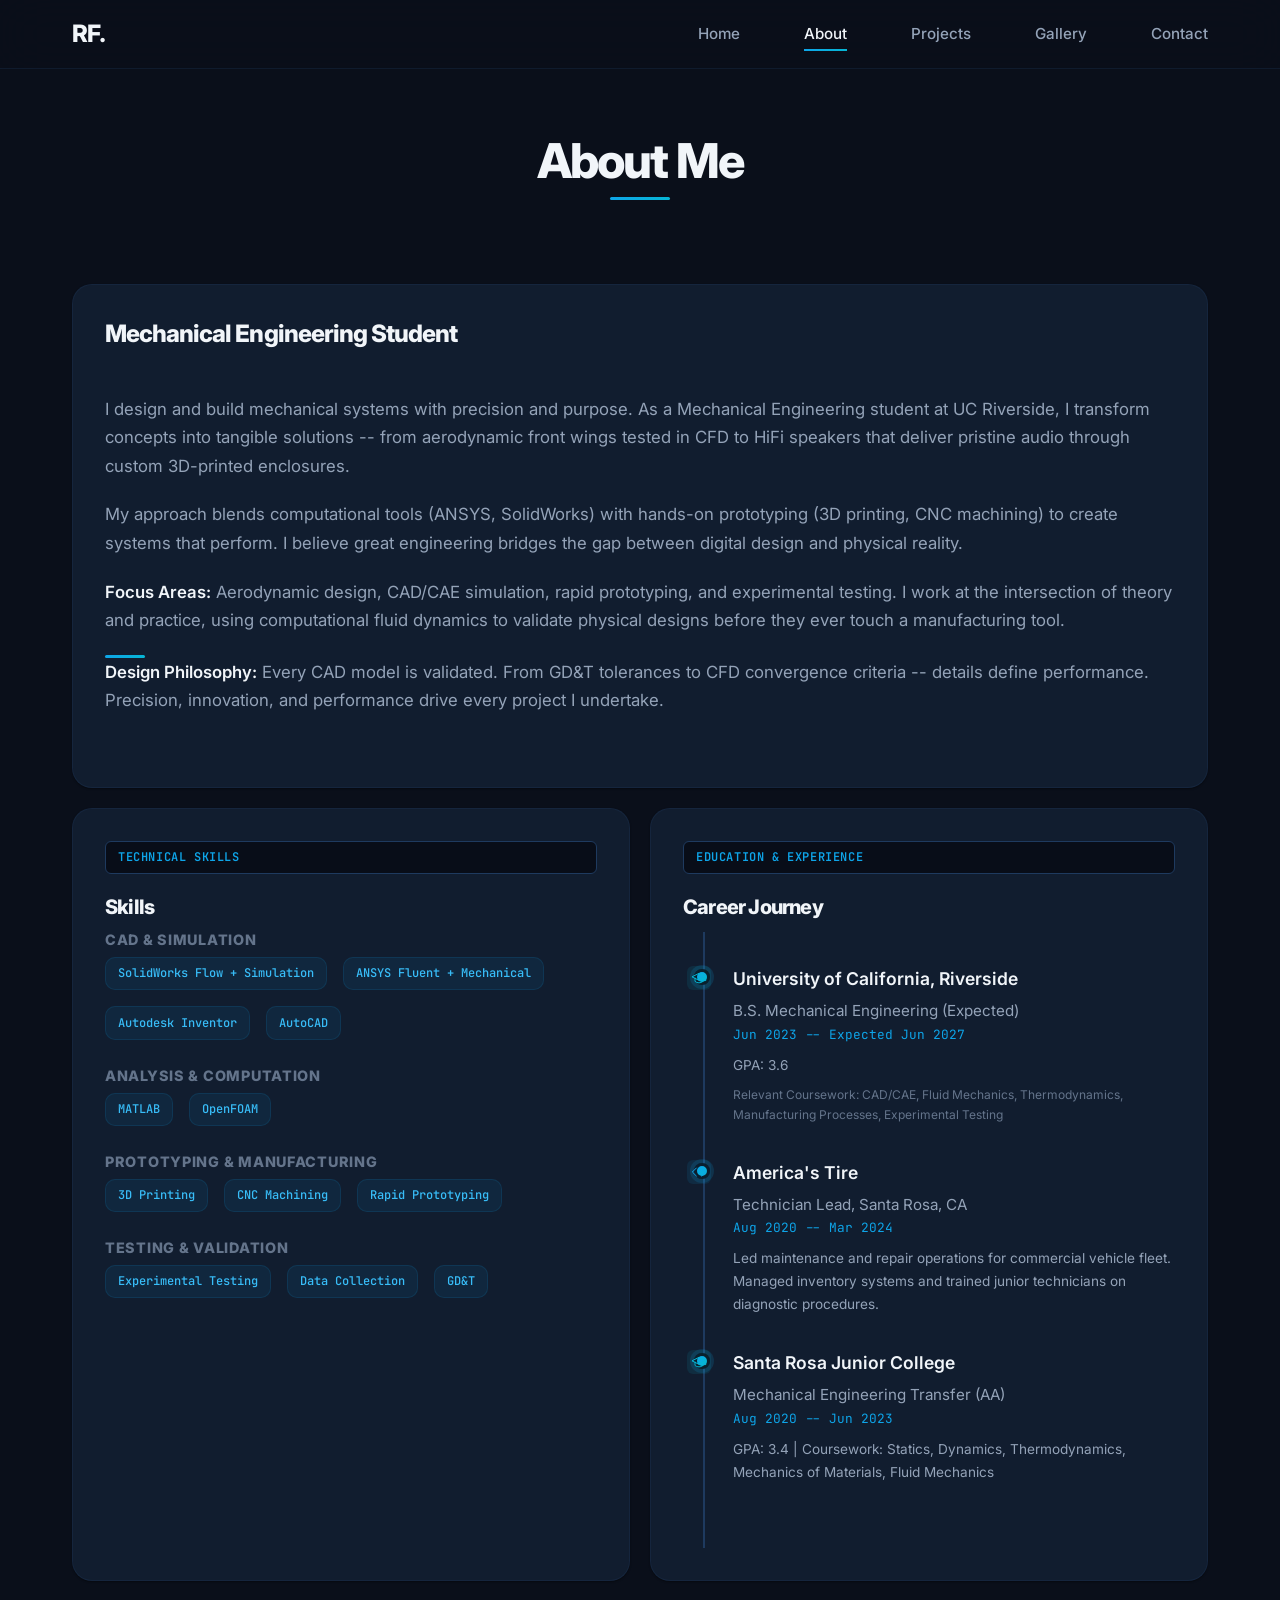
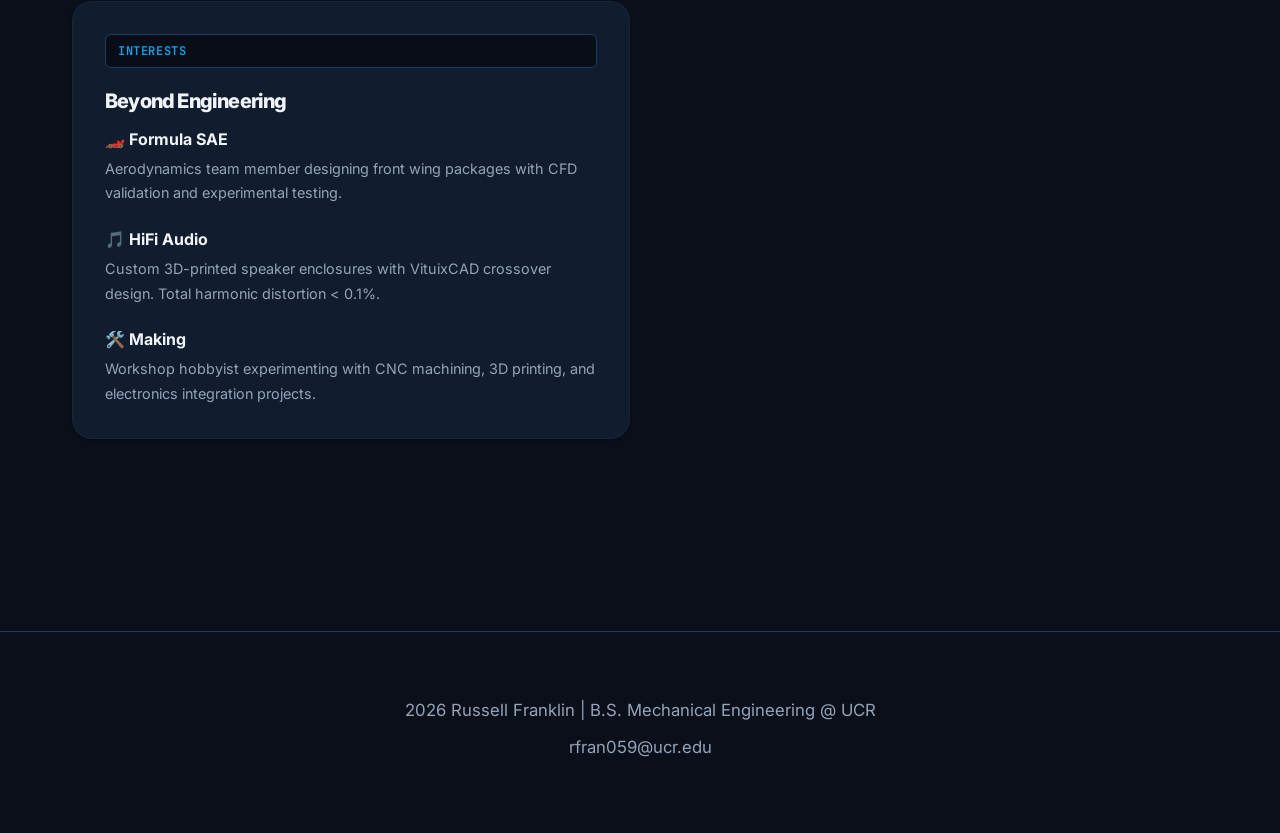
==== about.html @ cac52a94 "Fix gallery panel size to 3 per row, fix about page layout to 2x2 grid, fix skills bubble clipping b" ====
<!DOCTYPE html>
<html lang="en">
<head>
    <meta charset="UTF-8">
    <meta name="viewport" content="width=device-width, initial-scale=1.0">
    <meta name="description" content="Learn about Russell Franklin - Mechanical Engineering student specializing in CAD/CAE, prototyping, and aerodynamic design.">
    <title>Portfolio | About | Mechanical Engineering</title>
    <link rel="icon" type="image/svg+xml" href="data:image/svg+xml,<svg xmlns='http://www.w3.org/2000/svg' viewBox='0 0 100 100'><text y='.9em' font-size='90'>&#9881;</text></svg>">
    <link rel="stylesheet" href="css/styles.css">
    <link rel="preconnect" href="https://fonts.googleapis.com">
    <link rel="preconnect" href="https://fonts.gstatic.com" crossorigin>
    <link href="https://fonts.googleapis.com/css2?family=Inter:wght@400;500;600;800&family=JetBrains+Mono:wght@400;500&display=swap" rel="stylesheet">
</head>
<body>
    <header>
        <nav class="container">
            <a href="index.html" class="logo">RF.</a>
            <button class="hamburger" aria-label="Toggle navigation" aria-expanded="false">
                <span></span>
                <span></span>
                <span></span>
            </button>
            <ul class="nav-links">
                <li><a href="index.html">Home</a></li>
                <li><a href="about.html" class="active">About</a></li>
                <li><a href="projects.html">Projects</a></li>
                <li><a href="gallery.html">Gallery</a></li>
                <li><a href="contact.html">Contact</a></li>
            </ul>
        </nav>
    </header>

    <main class="container page-about">
        <section>
            <div class="section-title">
                <h2>About Me</h2>
            </div>
            <div class="bento-grid about-layout">
                <!-- Row 1: Overview (full width) + Technical Skills -->
                <div class="card main-text-panel">
                    <h2 style="margin-bottom: 1.5rem; font-size: 1.5rem; line-height: 1.4; color: var(--color-text-main);">Mechanical Engineering Student</h2>
                    <div class="about-description">
                        <p style="margin-bottom: var(--spacing-md);">
                            I design and build mechanical systems with precision and purpose. As a Mechanical Engineering student at UC Riverside, I transform concepts into tangible solutions -- from aerodynamic front wings tested in CFD to HiFi speakers that deliver pristine audio through custom 3D-printed enclosures.
                        </p>
                        <p style="margin-bottom: var(--spacing-md);">
                            My approach blends computational tools (ANSYS, SolidWorks) with hands-on prototyping (3D printing, CNC machining) to create systems that perform. I believe great engineering bridges the gap between digital design and physical reality.
                        </p>
                        <p style="margin-bottom: var(--spacing-md);">
                            <strong>Focus Areas:</strong> Aerodynamic design, CAD/CAE simulation, rapid prototyping, and experimental testing. I work at the intersection of theory and practice, using computational fluid dynamics to validate physical designs before they ever touch a manufacturing tool.
                        </p>
                        <p>
                            <strong>Design Philosophy:</strong> Every CAD model is validated. From GD&T tolerances to CFD convergence criteria -- details define performance. Precision, innovation, and performance drive every project I undertake.
                        </p>
                    </div>
                </div>

                <div class="card skills-panel">
                    <span class="metric-badge">Technical Skills</span>
                    <h3>Skills</h3>
                    <div class="skills-list">
                        <div class="skills-category">
                            <h4 style="margin-bottom: 0.5rem; font-size: 0.9rem; text-transform: uppercase; color: var(--color-text-subtle); letter-spacing: 0.05em;">CAD & Simulation</h4>
                            <div style="display: flex; flex-wrap: gap: 0.5rem; width: 100%;">
                                <span class="tech-badge">SolidWorks Flow + Simulation</span>
                                <span class="tech-badge">ANSYS Fluent + Mechanical</span>
                                <span class="tech-badge">Autodesk Inventor</span>
                                <span class="tech-badge">AutoCAD</span>
                            </div>
                        </div>
                        <div class="skills-category">
                            <h4 style="margin-bottom: 0.5rem; font-size: 0.9rem; text-transform: uppercase; color: var(--color-text-subtle); letter-spacing: 0.05em;">Analysis & Computation</h4>
                            <div style="display: flex; flex-wrap: gap: 0.5rem; width: 100%;">
                                <span class="tech-badge">MATLAB</span>
                                <span class="tech-badge">OpenFOAM</span>
                            </div>
                        </div>
                        <div class="skills-category">
                            <h4 style="margin-bottom: 0.5rem; font-size: 0.9rem; text-transform: uppercase; color: var(--color-text-subtle); letter-spacing: 0.05em;">Prototyping & Manufacturing</h4>
                            <div style="display: flex; flex-wrap: gap: 0.5rem; width: 100%;">
                                <span class="tech-badge">3D Printing</span>
                                <span class="tech-badge">CNC Machining</span>
                                <span class="tech-badge">Rapid Prototyping</span>
                            </div>
                        </div>
                        <div class="skills-category">
                            <h4 style="margin-bottom: 0.5rem; font-size: 0.9rem; text-transform: uppercase; color: var(--color-text-subtle); letter-spacing: 0.05em;">Testing & Validation</h4>
                            <div style="display: flex; flex-wrap: gap: 0.5rem; width: 100%;">
                                <span class="tech-badge">Experimental Testing</span>
                                <span class="tech-badge">Data Collection</span>
                                <span class="tech-badge">GD&T</span>
                            </div>
                        </div>
                    </div>
                </div>

                <!-- Row 2: Career Journey + Beyond Engineering -->
                <div class="card">
                    <span class="metric-badge">Education & Experience</span>
                    <h3>Career Journey</h3>
                    <div class="timeline">
                        <div class="timeline-item">
                            <div class="timeline-icon" style="position: absolute; left: 4px; top: 2px; width: 24px; height: 24px; background: rgba(6, 182, 212, 0.1); border-radius: 6px; display: flex; align-items: center; justify-content: center;">
                                <svg width="16" height="16" viewBox="0 0 24 24" fill="none" stroke="var(--color-accent-teal)" stroke-width="1.5" stroke-linecap="round" stroke-linejoin="round">
                                    <path d="M22 10v6M2 10l10-5 10 5-10 5z"></path>
                                    <path d="M6 12v5c3 3 9 3 12 0v-5"></path>
                                </svg>
                            </div>
                            <div class="timeline-title">University of California, Riverside</div>
                            <div class="timeline-description">B.S. Mechanical Engineering (Expected)</div>
                            <div class="timeline-date">Jun 2023 -- Expected Jun 2027</div>
                            <p style="color: var(--color-text-muted); font-size: 0.85rem; margin: 0.5rem 0 0 0;">GPA: 3.6</p>
                            <p style="color: var(--color-text-subtle); font-size: 0.75rem; margin: 0.5rem 0 0 0;">Relevant Coursework: CAD/CAE, Fluid Mechanics, Thermodynamics, Manufacturing Processes, Experimental Testing</p>
                        </div>
                        <div class="timeline-item">
                            <div class="timeline-icon" style="position: absolute; left: 4px; top: 2px; width: 24px; height: 24px; background: rgba(14, 165, 233, 0.1); border-radius: 6px; display: flex; align-items: center; justify-content: center;">
                                <svg width="16" height="16" viewBox="0 0 24 24" fill="none" stroke="var(--color-accent)" stroke-width="1.5" stroke-linecap="round" stroke-linejoin="round">
                                    <polyline points="16 18 22 12 16 6"></polyline>
                                    <polyline points="8 6 2 12 8 18"></polyline>
                                </svg>
                            </div>
                            <div class="timeline-title">America's Tire</div>
                            <div class="timeline-description">Technician Lead, Santa Rosa, CA</div>
                            <div class="timeline-date">Aug 2020 -- Mar 2024</div>
                            <p style="color: var(--color-text-muted); font-size: 0.85rem; margin: 0.5rem 0 0 0;">Led maintenance and repair operations for commercial vehicle fleet. Managed inventory systems and trained junior technicians on diagnostic procedures.</p>
                        </div>
                        <div class="timeline-item">
                            <div class="timeline-icon" style="position: absolute; left: 4px; top: 2px; width: 24px; height: 24px; background: rgba(6, 182, 212, 0.1); border-radius: 6px; display: flex; align-items: center; justify-content: center;">
                                <svg width="16" height="16" viewBox="0 0 24 24" fill="none" stroke="var(--color-accent-teal)" stroke-width="1.5" stroke-linecap="round" stroke-linejoin="round">
                                    <path d="M22 10v6M2 10l10-5 10 5-10 5z"></path>
                                    <path d="M6 12v5c3 3 9 3 12 0v-5"></path>
                                </svg>
                            </div>
                            <div class="timeline-title">Santa Rosa Junior College</div>
                            <div class="timeline-description">Mechanical Engineering Transfer (AA)</div>
                            <div class="timeline-date">Aug 2020 -- Jun 2023</div>
                            <p style="color: var(--color-text-muted); font-size: 0.85rem; margin: 0.5rem 0 0 0;">GPA: 3.4 | Coursework: Statics, Dynamics, Thermodynamics, Mechanics of Materials, Fluid Mechanics</p>
                        </div>
                    </div>
                </div>

                <div class="card">
                    <span class="metric-badge">Interests</span>
                    <h3>Beyond Engineering</h3>
                    <div class="about-interests">
                        <div style="margin-bottom: var(--spacing-md);">
                            <strong style="color: var(--color-text-main); display: block; margin-bottom: 0.25rem;">🏎️ Formula SAE</strong>
                            <p style="font-size: 0.9rem; margin-bottom: 0;">Aerodynamics team member designing front wing packages with CFD validation and experimental testing.</p>
                        </div>
                        <div style="margin-bottom: var(--spacing-md);">
                            <strong style="color: var(--color-text-main); display: block; margin-bottom: 0.25rem;">🎵 HiFi Audio</strong>
                            <p style="font-size: 0.9rem; margin-bottom: 0;">Custom 3D-printed speaker enclosures with VituixCAD crossover design. Total harmonic distortion &lt; 0.1%.</p>
                        </div>
                        <div>
                            <strong style="color: var(--color-text-main); display: block; margin-bottom: 0.25rem;">🛠️ Making</strong>
                            <p style="font-size: 0.9rem; margin-bottom: 0;">Workshop hobbyist experimenting with CNC machining, 3D printing, and electronics integration projects.</p>
                        </div>
                    </div>
                </div>
            </div>
        </section>
    </main>

    <footer>
        <div class="container">
            <p>2026 Russell Franklin | B.S. Mechanical Engineering @ UCR</p>
            <p style="color: var(--color-text-muted); margin: 0.5rem 0;">rfran059@ucr.edu</p>
        </div>
    </footer>

    <script src="js/main.js"></script>
</body>
</html>
---- css/styles.css ----
:root {
  /* Aerospace Blue + Teal Palette */
  --color-bg: #0a0f1a;
  --color-bg-secondary: #0f1a2e;
  --color-bg-dark: #080d18;
  --color-surface: #111d2f;
  --color-surface-light: #1a2d48;
  --color-border: #1e3a5f;
  --color-border-light: #254064;
  --color-accent: #0ea5e9;
  --color-accent-light: #38bdf8;
  --color-accent-teal: #06b6d4;
  --color-accent-glow: rgba(14, 165, 233, 0.3);
  --color-success: #10b981;
  --color-info: #3b82f6;

  /* Gradients */
  --gradient-accent: linear-gradient(135deg, #0ea5e9, #06b6d4);
  --gradient-text: linear-gradient(135deg, #f1f5f9 0%, #0ea5e9 50%, #06b6d4 100%);
  --gradient-text-subtle: linear-gradient(135deg, #94a3b8 0%, #0ea5e9 100%);

  /* Text */
  --color-text-main: #f1f5f9;
  --color-text-muted: #94a3b8;
  --color-text-subtle: #64748b;

  /* Typography */
  --font-main: 'Inter', system-ui, -apple-system, sans-serif;
  --font-mono: 'JetBrains Mono', 'Fira Code', monospace;

  /* Spacing */
  --spacing-xs: 0.5rem;
  --spacing-sm: 0.75rem;
  --spacing-md: 1.25rem;
  --spacing-lg: 2rem;
  --spacing-xl: 4rem;
  --spacing-2xl: 8rem;
  --spacing-3xl: 12rem;

  /* Shadows */
  --shadow-subtle: 0 1px 2px rgba(0, 0, 0, 0.4);
  --shadow-card: 0 4px 24px rgba(0, 0, 0, 0.2);
  --shadow-card-hover: 0 12px 40px rgba(14, 165, 233, 0.12);
  --shadow-button: 0 4px 14px rgba(14, 165, 233, 0.3);
  --shadow-button-hover: 0 8px 25px rgba(14, 165, 233, 0.45);

  /* Transitions */
  --transition-fast: 0.2s ease;
  --transition-smooth: 0.4s cubic-bezier(0.4, 0, 0.2, 1);
  --transition-slow: 0.6s cubic-bezier(0.4, 0, 0.2, 1);

  /* Border Radius */
  --radius-sm: 6px;
  --radius-md: 10px;
  --radius-lg: 14px;
  --radius-xl: 20px;
  --radius-full: 9999px;

  /* Grid */
  --grid-gap: 1.25rem;
  --grid-gap-lg: 1.75rem;
}

/* Reset & Base */
*,
*::before,
*::after {
  margin: 0;
  padding: 0;
  box-sizing: border-box;
}

html {
  scroll-behavior: smooth;
}

body {
  background: var(--color-bg);
  color: var(--color-text-main);
  font-family: var(--font-main);
  font-size: 16px;
  line-height: 1.7;
  overflow-x: hidden;
  -webkit-font-smoothing: antialiased;
  -moz-osx-font-smoothing: grayscale;
}

/* Typography Scale */
h1, h2, h3, h4, h5, h6 {
  font-weight: 800;
  letter-spacing: -0.04em;
  line-height: 1.15;
  color: var(--color-text-main);
  margin-bottom: var(--spacing-md);
}

h1 {
  font-size: clamp(2.75rem, 6vw, 5rem);
}

h2 {
  font-size: clamp(2rem, 4vw, 3rem);
}

h3 {
  font-size: clamp(1.25rem, 2vw, 1.5rem);
}

p {
  color: var(--color-text-muted);
  font-size: 1.05rem;
  margin-bottom: var(--spacing-md);
}

a {
  color: inherit;
  text-decoration: none;
  transition: color var(--transition-fast);
}

img,
video {
  max-width: 100%;
  height: auto;
  display: block;
}

/* Container */
.container {
  width: 100%;
  max-width: 1200px;
  margin: 0 auto;
  padding: 0 var(--spacing-lg);
}

/* Header & Navigation */
header {
  position: sticky;
  top: 0;
  z-index: 100;
  background: rgba(10, 15, 26, 0.9);
  backdrop-filter: blur(24px);
  -webkit-backdrop-filter: blur(24px);
  border-bottom: 1px solid rgba(30, 58, 95, 0.3);
  padding: 0.85rem 0;
}

nav {
  display: flex;
  justify-content: space-between;
  align-items: center;
}

.logo {
  font-weight: 800;
  font-size: 1.5rem;
  color: var(--color-text-main);
  letter-spacing: -0.05em;
  transition: transform var(--transition-fast);
}

.logo:hover {
  transform: scale(1.05);
  color: var(--color-accent);
}

/* Hamburger Menu */
.hamburger {
  display: none;
  flex-direction: column;
  gap: 5px;
  background: none;
  border: none;
  cursor: pointer;
  padding: 5px;
  z-index: 101;
}

.hamburger span {
  width: 25px;
  height: 2px;
  background: var(--color-text-main);
  border-radius: 2px;
  transition: all var(--transition-fast);
}

.hamburger.active span:nth-child(1) {
  transform: rotate(45deg) translate(5px, 5px);
}

.hamburger.active span:nth-child(2) {
  opacity: 0;
}

.hamburger.active span:nth-child(3) {
  transform: rotate(-45deg) translate(5px, -5px);
}

/* Desktop Navigation */
.nav-links {
  display: flex;
  gap: var(--spacing-xl);
  list-style: none;
  align-items: center;
}

.nav-links a {
  color: var(--color-text-muted);
  font-weight: 500;
  font-size: 0.95rem;
  position: relative;
  padding: 0.5rem 0;
}

.nav-links a::after {
  content: '';
  position: absolute;
  bottom: 0;
  left: 0;
  width: 0;
  height: 2px;
  background: var(--gradient-accent);
  transition: width var(--transition-smooth);
}

.nav-links a:hover,
.nav-links a.active {
  color: var(--color-text-main);
}

.nav-links a:hover::after,
.nav-links a.active::after {
  width: 100%;
}

/* Mobile Navigation */
@media (max-width: 768px) {
  .hamburger {
    display: flex;
  }

  .nav-links {
    position: fixed;
    top: 60px;
    left: 0;
    right: 0;
    background: var(--color-bg-secondary);
    flex-direction: column;
    padding: var(--spacing-lg);
    gap: 1rem;
    transform: translateX(100%);
    transition: transform var(--transition-smooth);
    border-bottom: 1px solid var(--color-border);
  }

  .nav-links.active {
    transform: translateX(0);
  }

  .nav-links a {
    padding: 0.75rem 0;
    border-bottom: 1px solid var(--color-border);
  }

  .nav-links a:last-child {
    border-bottom: none;
  }
}

/* Hero Section */
.hero {
  position: relative;
  padding: 12rem 0 10rem 0;
  text-align: center;
  overflow: hidden;
}

.hero::before {
  content: '';
  position: absolute;
  top: -50%;
  left: -50%;
  width: 200%;
  height: 200%;
  background:
    radial-gradient(ellipse at 20% 50%, rgba(14, 165, 233, 0.08) 0%, transparent 50%),
    radial-gradient(ellipse at 80% 50%, rgba(6, 182, 212, 0.06) 0%, transparent 50%),
    radial-gradient(ellipse at 50% 20%, rgba(14, 165, 233, 0.04) 0%, transparent 60%);
  animation: aurora 20s ease-in-out infinite;
  z-index: -1;
}

@keyframes aurora {
  0%, 100% { transform: translate(0, 0) rotate(0deg); }
  25% { transform: translate(2%, -3%) rotate(2deg); }
  50% { transform: translate(-2%, 2%) rotate(-1deg); }
  75% { transform: translate(3%, 1%) rotate(1deg); }
}

.hero h1 {
  background: var(--gradient-text);
  -webkit-background-clip: text;
  -webkit-text-fill-color: transparent;
  background-clip: text;
  background-size: 200% 200%;
  animation: gradientShift 8s ease-in-out infinite;
  margin-bottom: var(--spacing-lg);
  letter-spacing: -0.04em;
}

@keyframes gradientShift {
  0%, 100% { background-position: 0% 50%; }
  50% { background-position: 100% 50%; }
}

.hero p {
  max-width: 540px;
  margin: 0 auto var(--spacing-2xl) auto;
  font-size: 1.15rem;
  line-height: 1.7;
  color: var(--color-text-muted);
}

/* Disable mouse-follow effect on hero text */
.hero h1 {
  background: var(--gradient-text);
  -webkit-background-clip: text;
  -webkit-text-fill-color: transparent;
  background-clip: text;
  background-size: 200% 200%;
  animation: none;
  letter-spacing: -0.04em;
}

@keyframes gradientShift {
  0%, 100% { background-position: 0% 50%; }
  50% { background-position: 100% 50%; }
}

/* Button Styles */
.btn {
  display: inline-flex;
  align-items: center;
  justify-content: center;
  padding: 0.85rem 2rem;
  border-radius: var(--radius-full);
  font-weight: 600;
  font-size: 0.95rem;
  cursor: pointer;
  border: none;
  transition: all var(--transition-smooth);
  text-decoration: none;
}

.btn:focus {
  outline: none;
}

.btn:focus-visible {
  outline: 2px solid var(--color-accent);
  outline-offset: 2px;
}

.btn-primary {
  background: var(--gradient-accent);
  color: white;
  box-shadow: var(--shadow-button);
}

.btn-primary:hover {
  background: linear-gradient(135deg, #38bdf8, #22d3ee);
  transform: translateY(-2px);
  box-shadow: var(--shadow-button-hover);
}

.btn-secondary {
  background: rgba(14, 165, 233, 0.08);
  color: var(--color-accent-light);
  border: 1px solid rgba(14, 165, 233, 0.15);
}

.btn-secondary:hover {
  background: rgba(14, 165, 233, 0.15);
  border-color: var(--color-accent);
  transform: translateY(-2px);
}

.btn-secondary:active {
  transform: translateY(0);
}

/* Buttons Group */
.hero-actions {
  display: flex;
  gap: var(--spacing-sm);
  justify-content: center;
  flex-wrap: wrap;
}

/* Section Padding */
section {
  padding: var(--spacing-2xl) 0;
}

/* Increase spacing after hero for non-home pages (main content sections) */
.hero + .container.section-spaced {
  padding-top: calc(var(--spacing-2xl) + var(--spacing-xl));
}

/* Home page - increase spacing after hero specifically */
.hero ~ .container {
  padding-top: calc(var(--spacing-2xl) * 1.5);
}

.hero ~ .container:first-of-type {
  padding-top: calc(var(--spacing-2xl) * 2);
}

/* Make the cyan gradient extend further on home page */
.hero::before {
  background:
    radial-gradient(ellipse at 20% 50%, rgba(14, 165, 233, 0.08) 0%, transparent 50%),
    radial-gradient(ellipse at 80% 50%, rgba(6, 182, 212, 0.06) 0%, transparent 50%),
    radial-gradient(ellipse at 50% 20%, rgba(14, 165, 233, 0.04) 0%, transparent 60%),
    linear-gradient(to bottom, rgba(14, 165, 233, 0.03) 0%, rgba(10, 15, 26, 0.3) 40%, transparent 100%);
}

/* Bento Grid Layout */
.bento-grid {
  display: grid;
  grid-template-columns: repeat(auto-fit, minmax(280px, 1fr));
  gap: var(--grid-gap);
  margin: var(--spacing-xl) 0;
}

/* Two-column bento layout for about page */
.bento-grid.about-layout {
  grid-template-columns: 1fr 1fr;
  gap: var(--grid-gap);
}

/* Ensure main text panel spans full width on about page */
.card.main-text-panel {
  grid-column: span 2;
}

/* Main text panel content styling */
.about-description {
  padding: var(--spacing-md) 0;
}

.about-description p {
  margin-bottom: var(--spacing-md);
  font-size: 1.05rem;
  line-height: 1.7;
}

.about-description p:last-child {
  margin-bottom: 0;
}

.about-description > p:last-child::before {
  content: '';
  display: block;
  margin-top: 1.25rem;
  width: 40px;
  height: 3px;
  background: var(--gradient-accent);
  border-radius: 2px;
}

.about-description strong {
  color: var(--color-text-main);
  font-weight: 600;
}

@media (max-width: 900px) {
  .bento-grid.about-layout {
    grid-template-columns: 1fr;
  }

  .card.main-text-panel {
    grid-column: span 1;
  }
}

.card {
  background: var(--color-surface);
  border: 1px solid rgba(30, 58, 95, 0.3);
  border-radius: var(--radius-xl);
  padding: var(--spacing-lg);
  transition: all var(--transition-smooth);
  box-shadow: var(--shadow-subtle);
  display: flex;
  flex-direction: column;
  position: relative;
  overflow: hidden;
}

.card::before {
  content: '';
  position: absolute;
  top: 0;
  left: 0;
  right: 0;
  height: 3px;
  background: var(--gradient-accent);
  opacity: 0;
  transition: opacity var(--transition-fast);
}

.card:hover {
  transform: translateY(-6px);
  border-color: rgba(14, 165, 233, 0.4);
  box-shadow: var(--shadow-card-hover);
}

.card:hover::before {
  opacity: 1;
}

/* Card Content */
.card h3 {
  margin-bottom: var(--spacing-sm);
  font-size: 1.4rem;
}

.card p {
  margin-bottom: var(--spacing-md);
  flex-grow: 1;
}

/* Metric Overlay Badge */
.metric-badge {
  display: inline-block;
  background: var(--color-bg-dark);
  color: var(--color-accent);
  font-family: var(--font-mono);
  font-size: 0.75rem;
  font-weight: 600;
  padding: 0.35rem 0.75rem;
  border-radius: var(--radius-sm);
  border: 1px solid var(--color-border);
  margin-bottom: var(--spacing-md);
  text-transform: uppercase;
  letter-spacing: 0.05em;
}

/* Tech Stack Badge */
.tech-badge {
  display: inline-flex;
  align-items: center;
  background: rgba(14, 165, 233, 0.08);
  color: var(--color-accent-light);
  font-family: var(--font-mono);
  font-size: 0.75rem;
  font-weight: 500;
  padding: 0.35rem 0.75rem;
  border-radius: var(--radius-md);
  border: 1px solid rgba(14, 165, 233, 0.12);
  margin-right: 0.5rem;
  margin-bottom: 0.5rem;
  white-space: nowrap;
  overflow-wrap: break-word;
  max-width: 100%;
}

.skills-panel {
  overflow: hidden;
}

.skills-panel .skills-category {
  margin-bottom: 1.25rem;
}

.skills-panel .skills-category:last-child {
  margin-bottom: 0;
}

.skills-panel .skills-category h4 {
  font-size: 0.85rem;
  margin-bottom: 0.5rem;
  text-transform: uppercase;
  color: var(--color-text-subtle);
  letter-spacing: 0.05em;
}

.skills-panel .skills-category div {
  display: flex;
  flex-wrap: wrap;
  gap: 0.5rem;
}

.skills-panel .skills-category div span {
  white-space: nowrap;
}

@media (max-width: 768px) {
  .skills-panel {
    overflow-x: visible;
  }
}

/* Status Badge */
.status-badge {
  display: inline-flex;
  align-items: center;
  gap: 0.35rem;
  font-family: var(--font-mono);
  font-size: 0.7rem;
  font-weight: 600;
  padding: 0.25rem 0.6rem;
  border-radius: var(--radius-sm);
  text-transform: uppercase;
  letter-spacing: 0.05em;
}

.status-production {
  background: rgba(16, 185, 129, 0.15);
  color: #4ade80;
  border: 1px solid rgba(16, 185, 129, 0.3);
}

.status-beta {
  background: rgba(59, 130, 246, 0.15);
  color: #60a5fa;
  border: 1px solid rgba(59, 130, 246, 0.3);
}

.status-archived {
  background: rgba(107, 114, 128, 0.15);
  color: #94a3b8;
  border: 1px solid rgba(107, 114, 128, 0.3);
}

/* Grid Span Classes */
.card span {
  grid-column: span 1;
}

@media (min-width: 768px) {
  .card.grid-span-2 {
    grid-column: span 2;
  }

  .card.grid-span-3 {
    grid-column: span 3;
  }
}

/* Card Animation */
.card {
  opacity: 0;
  transform: translateY(20px);
  transition: opacity 0.6s cubic-bezier(0.22, 1, 0.36, 1),
              transform 0.6s cubic-bezier(0.22, 1, 0.36, 1),
              box-shadow 0.4s ease;
}

.card.visible {
  opacity: 1;
  transform: translateY(0);
}

/* About Page Timeline */
.timeline {
  position: relative;
  padding: var(--spacing-lg) 0;
}

.timeline::before {
  content: '';
  position: absolute;
  left: 20px;
  top: 0;
  bottom: 0;
  width: 2px;
  background: var(--color-border);
}

.timeline-item {
  position: relative;
  padding-left: 50px;
  margin-bottom: var(--spacing-lg);
}

.timeline-item::before {
  content: '';
  position: absolute;
  left: 11px;
  top: 5px;
  width: 16px;
  height: 16px;
  background: var(--gradient-accent);
  border-radius: 50%;
  border: 3px solid var(--color-bg);
  box-shadow: 0 0 0 4px rgba(14, 165, 233, 0.15);
}

.timeline-date {
  font-family: var(--font-mono);
  font-size: 0.8rem;
  color: var(--color-accent);
  margin-bottom: 0.25rem;
}

.timeline-title {
  font-size: 1.1rem;
  font-weight: 600;
  color: var(--color-text-main);
  margin-bottom: 0.25rem;
}

.timeline-description {
  font-size: 0.95rem;
  color: var(--color-text-muted);
}

/* Standard paragraph styles for all pages except home */
.page-about .card p,
.page-projects .card p,
.page-gallery .card p,
.page-contact .card p,
.page-about .about-description p,
.page-projects .about-description p,
.page-gallery .about-description p,
.page-contact .about-description p {
  font-size: 1.05rem;
  line-height: 1.7;
  color: var(--color-text-muted);
  margin-bottom: var(--spacing-md);
}

/* Standardize text sizes for main content panels (non-home pages) */
.page-about .main-text-panel h2,
.page-projects .main-text-panel h2,
.page-gallery .main-text-panel h2,
.page-contact .main-text-panel h2 {
  font-size: 1.5rem;
  line-height: 1.4;
  color: var(--color-text-main);
}

.page-about .main-text-panel p,
.page-projects .main-text-panel p,
.page-gallery .main-text-panel p,
.page-contact .main-text-panel p {
  font-size: 1.05rem;
  line-height: 1.7;
}

/* Skills panel - use rectangular bubbles instead of circular */
.tech-badge {
  display: inline-flex;
  align-items: center;
  background: rgba(14, 165, 233, 0.08);
  color: var(--color-accent-light);
  font-family: var(--font-mono);
  font-size: 0.75rem;
  font-weight: 500;
  padding: 0.35rem 0.75rem;
  border-radius: var(--radius-md); /* Changed from radius-full to rectangular */
  border: 1px solid rgba(14, 165, 233, 0.12);
  margin-right: 0.5rem;
  margin-bottom: 0.5rem;
  white-space: nowrap;
}

/* About page - two-column bento layout */
.bento-grid.about-layout {
  grid-template-columns: 1fr 1fr;
  gap: var(--grid-gap);
}

/* Ensure main text panel spans full width on about page */
.card.main-text-panel {
  grid-column: span 2;
}

/* Main text panel content styling */
.about-description {
  padding: var(--spacing-md) 0;
}

.about-description p {
  margin-bottom: var(--spacing-md);
  font-size: 1.05rem;
  line-height: 1.7;
}

.about-description p:last-child {
  margin-bottom: 0;
}

.about-description > p:last-child::before {
  content: '';
  display: block;
  margin-top: 1.25rem;
  width: 40px;
  height: 3px;
  background: var(--gradient-accent);
  border-radius: 2px;
}

.about-description strong {
  color: var(--color-text-main);
  font-weight: 600;
}

@media (max-width: 900px) {
  .bento-grid.about-layout {
    grid-template-columns: 1fr;
  }

  .card.main-text-panel {
    grid-column: span 1;
  }
}

/* Gallery - ensure horizontal scroll is always enforced */
.gallery-container {
  display: flex;
  overflow-x: auto;
  overflow-y: hidden;
  gap: var(--spacing-md);
  padding: var(--spacing-lg) var(--spacing-lg) var(--spacing-2xl) var(--spacing-lg);
  scroll-snap-type: x mandatory;
  -webkit-overflow-scrolling: touch;
  scrollbar-width: none;
}

.gallery-container::-webkit-scrollbar {
  display: none;
}

/* Force horizontal scroll even on large screens */
@media (min-width: 2000px) {
  .gallery-container {
    justify-content: flex-start;
    flex-wrap: nowrap;
    scroll-snap-type: x mandatory;
    overflow-x: auto;
    overflow-y: hidden;
  }
}

/* Standard section spacing for all pages except home */
.page-about section,
.page-projects section,
.page-gallery section,
.page-contact section {
  padding: var(--spacing-xl) 0;
}

/* Home page keeps larger section padding */
.hero + .container.section-spaced,
.hero + section {
  padding-top: var(--spacing-2xl);
  padding-bottom: var(--spacing-2xl);
}

/* Make home page hero extend further with cyan gradient */
.hero {
  min-height: 100vh;
  display: flex;
  flex-direction: column;
  justify-content: center;
}

.hero::before {
  content: '';
  position: absolute;
  top: 0;
  left: 0;
  right: 0;
  bottom: 0;
  background:
    radial-gradient(ellipse at 20% 50%, rgba(14, 165, 233, 0.08) 0%, transparent 50%),
    radial-gradient(ellipse at 80% 50%, rgba(6, 182, 212, 0.06) 0%, transparent 50%),
    radial-gradient(ellipse at 50% 20%, rgba(14, 165, 233, 0.04) 0%, transparent 60%),
    linear-gradient(to bottom, rgba(14, 165, 233, 0.03) 0%, transparent 100%);
  animation: aurora 20s ease-in-out infinite;
  z-index: -1;
  pointer-events: none;
}

/* Increase spacing for sections below home hero */
.hero ~ .container {
  padding-top: var(--spacing-3xl);
}

.hero ~ .container:first-child {
  padding-top: calc(var(--spacing-3xl) + var(--spacing-lg));
}

@media (max-width: 768px) {
  .gallery-container {
    padding-left: var(--spacing-md);
    padding-right: var(--spacing-md);
  }

  .hero::before {
    background:
      radial-gradient(ellipse at 20% 50%, rgba(14, 165, 233, 0.08) 0%, transparent 50%),
      radial-gradient(ellipse at 80% 50%, rgba(6, 182, 212, 0.06) 0%, transparent 50%),
      radial-gradient(ellipse at 50% 20%, rgba(14, 165, 233, 0.04) 0%, transparent 60%);
  }
}

/* Feature Grid */
.feature-grid {
  display: grid;
  grid-template-columns: repeat(2, 1fr);
  gap: var(--grid-gap);
}

.feature-item {
  background: var(--color-surface);
  border: 1px solid var(--color-border);
  border-radius: var(--radius-lg);
  padding: var(--spacing-lg);
  transition: all var(--transition-smooth);
}

.feature-item:hover {
  border-color: var(--color-accent);
  transform: translateY(-3px);
  box-shadow: var(--shadow-card-hover);
}

.feature-item h4 {
  font-size: 1.1rem;
  margin-bottom: 0.5rem;
}

.feature-item p {
  font-size: 0.95rem;
  margin-bottom: 0;
}

/* Contact Section */
/* Standard contact card styling for non-home pages */
.page-contact .card p,
.page-about .card p,
.page-projects .card p,
.page-gallery .card p {
  font-size: 1.05rem;
  line-height: 1.7;
  margin-bottom: var(--spacing-md);
}

.page-contact .card h3,
.page-about .card h3,
.page-projects .card h3,
.page-gallery .card h3 {
  font-size: 1.25rem;
  line-height: 1.3;
  margin-bottom: var(--spacing-sm);
}

/* Contact Cards */
.contact-cards {
  display: grid;
  gap: var(--grid-gap);
  margin-bottom: var(--spacing-xl);
  margin-top: var(--spacing-md);
}

/* Two-column bento grid layout for contact cards */
.contact-cards.bento {
  grid-template-columns: repeat(2, 1fr);
}

@media (max-width: 768px) {
  .contact-cards {
    grid-template-columns: 1fr;
  }
}

/* Footer */
footer {
  padding: var(--spacing-xl) 0;
  text-align: center;
  border-top: 1px solid var(--color-border);
  margin-top: var(--spacing-xl);
  color: var(--color-text-subtle);
  font-size: 0.9rem;
}

footer p {
  margin: 0;
}

/* Section Titles */
.section-title {
  text-align: center;
  margin-bottom: var(--spacing-xl);
}

.section-title h2 {
  position: relative;
  display: inline-block;
  padding-bottom: 0.75rem;
}

.section-title h2::after {
  content: '';
  position: absolute;
  bottom: 0;
  left: 50%;
  transform: translateX(-50%);
  width: 60px;
  height: 3px;
  background: var(--gradient-accent);
  border-radius: 2px;
}

/* Stats Row */
.stats-row {
  display: flex;
  justify-content: center;
  gap: var(--spacing-2xl);
  flex-wrap: wrap;
  margin: var(--spacing-2xl) 0;
}

.stat-number {
  font-size: 3rem;
  font-weight: 800;
  letter-spacing: -0.04em;
  background: var(--gradient-text);
  -webkit-background-clip: text;
  -webkit-text-fill-color: transparent;
  background-clip: text;
  line-height: 1.1;
}

.stat-label {
  font-size: 0.9rem;
  color: var(--color-text-muted);
  margin-top: 0.25rem;
}

/* Timeline Icon */
.timeline-icon {
  flex-shrink: 0;
  display: flex;
  align-items: center;
  justify-content: center;
}

/* Project Illustration Container */
.project-illustration {
  width: 100%;
  aspect-ratio: 16/9;
  background: var(--color-bg-dark);
  border-radius: var(--radius-lg);
  border: 1px solid var(--color-border);
  margin-bottom: var(--spacing-md);
  overflow: hidden;
  display: flex;
  align-items: center;
  justify-content: center;
}

.project-illustration svg {
  width: 100%;
  height: 100%;
}

/* Engineering Diagram SVG Styles */
.dwg-grid { stroke: rgba(30, 58, 95, 0.35); stroke-width: 0.3; fill: none; }
.dwg-line { stroke: var(--color-border-light); stroke-width: 0.5; fill: none; }
.dwg-accent { stroke: var(--color-accent); stroke-width: 1.5; fill: none; }
.dwg-accent-light { stroke: var(--color-accent-light); stroke-width: 0.75; fill: none; stroke-dasharray: 4 3; }
.dwg-fill { fill: rgba(14, 165, 233, 0.15); stroke: var(--color-accent); stroke-width: 1; }
.dwg-fill-teal { fill: rgba(6, 182, 212, 0.12); stroke: var(--color-accent-teal); stroke-width: 1; }
.dwg-accent-solid { fill: var(--color-accent); }
.dwg-teal-solid { fill: var(--color-accent-teal); }
.dwg-text { fill: var(--color-text-subtle); font-family: 'JetBrains Mono', monospace; font-size: 7px; }
.dwg-accent-text { fill: var(--color-accent-light); font-family: 'JetBrains Mono', monospace; font-size: 7px; }
.dwg-bar { fill: rgba(14, 165, 233, 0.6); }
.dwg-bar-teal { fill: rgba(6, 182, 212, 0.5); }

/* Contact Form */
.contact-form {
  max-width: 560px;
  margin: var(--spacing-2xl) auto 0;
}

.form-group {
  margin-bottom: 1.25rem;
}

.form-group label {
  display: block;
  font-size: 0.9rem;
  font-weight: 500;
  color: var(--color-text-muted);
  margin-bottom: 0.5rem;
}

.form-group input,
.form-group textarea,
.form-group select {
  width: 100%;
  padding: 0.85rem 1rem;
  background: var(--color-surface);
  border: 1px solid var(--color-border);
  border-radius: var(--radius-md);
  color: var(--color-text-main);
  font-family: var(--font-main);
  font-size: 1rem;
  transition: border-color var(--transition-fast), box-shadow var(--transition-fast);
}

.form-group input:focus,
.form-group textarea:focus,
.form-group select:focus {
  outline: none;
  border-color: var(--color-accent);
  box-shadow: 0 0 0 3px rgba(14, 165, 233, 0.1);
}

.form-group textarea {
  min-height: 140px;
  resize: vertical;
}

.form-group input::placeholder,
.form-group textarea::placeholder {
  color: var(--color-text-subtle);
}

.form-success {
  display: none;
  text-align: center;
  padding: 1.5rem;
  background: rgba(16, 185, 129, 0.1);
  border: 1px solid rgba(16, 185, 129, 0.3);
  border-radius: var(--radius-md);
  color: var(--color-success);
  font-weight: 500;
}

.form-success.show {
  display: block;
}

/* Footer Social Links */
.footer-links {
  display: flex;
  justify-content: center;
  gap: var(--spacing-lg);
  margin-top: var(--spacing-sm);
}

.footer-links a {
  color: var(--color-text-subtle);
  transition: color var(--transition-fast), transform var(--transition-fast);
  display: inline-flex;
  align-items: center;
}

.footer-links a:hover {
  color: var(--color-accent);
  transform: translateY(-2px);
}

/* Responsive Breakpoints */
@media (max-width: 768px) {
  .hero {
    padding: 8rem 0 6rem 0;
  }

  .hero p {
    font-size: 1.05rem;
  }

  .btn {
    width: 100%;
  }

  .hero-actions {
    flex-direction: column;
  }

  .hero-actions .btn {
    width: 100%;
  }

  .hero-actions .btn-secondary {
    margin-top: 0.5rem;
  }

  .bento-grid {
    grid-template-columns: 1fr;
    gap: var(--spacing-md);
  }

  .feature-grid {
    grid-template-columns: 1fr;
  }

  .contact-cards {
    grid-template-columns: 1fr;
  }

  section {
    padding: var(--spacing-xl) 0;
  }

  .timeline::before {
    left: 15px;
  }

  .timeline-item {
    padding-left: 40px;
  }

  .timeline-item::before {
    left: 4px;
    width: 12px;
    height: 12px;
  }

  .stats-row {
    gap: var(--spacing-lg);
  }

  .stat-number {
    font-size: 2.25rem;
  }

  .footer-links {
    gap: var(--spacing-md);
  }
}

/* Utility Classes */
.text-center {
  text-align: center;
}

/* Gallery panels - 3 per row max on larger screens (1200px+) */
@media (min-width: 1200px) {
  .gallery-panel {
    flex: 0 0 340px;
    height: 270px;
    min-width: 340px;
  }
}

/* Skills panel specific overrides */
.skills-panel .skills-category div {
  width: 100%;
}

/* Skills List Styles */
.skills-list {
  padding: 0;
  margin: 0;
}

.skills-category {
  margin-bottom: 1.25rem;
}

.skills-category:last-child {
  margin-bottom: 0;
}

.skills-category h4 {
  font-size: 0.85rem;
  margin-bottom: 0.5rem;
}

.mt-sm {
  margin-top: var(--spacing-sm);
}

.mt-md {
  margin-top: var(--spacing-md);
}

.mb-sm {
  margin-bottom: var(--spacing-sm);
}

.mb-md {
  margin-bottom: var(--spacing-md);
}

/* Scrollbar Styling */
::-webkit-scrollbar {
  width: 10px;
}

::-webkit-scrollbar-track {
  background: var(--color-bg);
}

::-webkit-scrollbar-thumb {
  background: var(--color-border-light);
  border-radius: 5px;
}

::-webkit-scrollbar-thumb:hover {
  background: var(--color-accent);
}

/* Gallery Page Styles */
.gallery-page {
  padding: 0;
}

.page-gallery .card p {
  font-size: 1.05rem;
  line-height: 1.7;
  color: var(--color-text-muted);
}

.gallery-hero {
  padding: 8rem 0 6rem 0;
  text-align: center;
}

.gallery-container {
  display: flex;
  overflow-x: auto;
  overflow-y: hidden;
  gap: var(--spacing-md);
  padding: var(--spacing-lg) var(--spacing-lg) var(--spacing-2xl) var(--spacing-lg);
  scroll-snap-type: x mandatory;
  -webkit-overflow-scrolling: touch;
  scrollbar-width: none;
  flex-wrap: nowrap;
}

.gallery-container::-webkit-scrollbar {
  display: none;
}

/* Ensure horizontal scroll is always enforced on all screen sizes */
@media (min-width: 768px) {
  .gallery-container {
    justify-content: flex-start;
    overflow-x: auto;
    overflow-y: hidden;
  }
}

@media (min-width: 2000px) {
  .gallery-container {
    justify-content: flex-start;
    flex-wrap: nowrap;
    scroll-snap-type: x mandatory;
    overflow-x: auto;
    overflow-y: hidden;
  }
}

.gallery-panel {
  flex: 0 0 500px;
  height: 375px;
  scroll-snap-align: center;
  position: relative;
  overflow: hidden;
  border-radius: var(--radius-xl);
  background: var(--color-surface);
  border: 1px solid rgba(30, 58, 95, 0.3);
  transition: all var(--transition-smooth);
  min-width: 500px;
}

.gallery-panel:hover {
  transform: translateY(-4px);
  border-color: rgba(14, 165, 233, 0.4);
  box-shadow: var(--shadow-card-hover);
}

.gallery-panel img {
  width: 100%;
  height: 100%;
  object-fit: cover;
  transition: transform var(--transition-slow);
}

.gallery-panel:hover img {
  transform: scale(1.05);
}

.gallery-panel::before {
  content: '';
  position: absolute;
  top: 0;
  left: 0;
  right: 0;
  bottom: 0;
  background: linear-gradient(to top, rgba(10, 15, 26, 0.9) 0%, rgba(10, 15, 26, 0.6) 50%, transparent 100%);
  pointer-events: none;
}

.gallery-panel::after {
  content: '';
  position: absolute;
  bottom: 0;
  left: 0;
  right: 0;
  height: 60px;
  background: linear-gradient(to bottom, transparent 0%, var(--color-bg) 100%);
  pointer-events: none;
}

.gallery-caption {
  position: absolute;
  bottom: var(--spacing-md);
  left: var(--spacing-md);
  right: var(--spacing-md);
  color: white;
  z-index: 1;
}

.gallery-caption h4 {
  font-size: 1.1rem;
  margin-bottom: 0.25rem;
  color: var(--color-accent-light);
}

.gallery-caption p {
  font-size: 0.85rem;
  color: rgba(241, 245, 249, 0.8);
  margin: 0;
}

.scroll-hint {
  text-align: center;
  padding: var(--spacing-lg);
  color: var(--color-text-muted);
  font-size: 0.85rem;
  font-style: italic;
}

.scroll-hint::before {
  content: '💡 ';
}

/* Enhanced Parallax Hero */
.hero {
  position: relative;
  overflow: hidden;
}

.hero::before {
  content: '';
  position: absolute;
  top: -50%;
  left: -50%;
  width: 200%;
  height: 200%;
  background:
    radial-gradient(ellipse at 20% 50%, rgba(14, 165, 233, 0.08) 0%, transparent 50%),
    radial-gradient(ellipse at 80% 50%, rgba(6, 182, 212, 0.06) 0%, transparent 50%),
    radial-gradient(ellipse at 50% 20%, rgba(14, 165, 233, 0.04) 0%, transparent 60%);
  animation: aurora 20s ease-in-out infinite;
  z-index: -1;
}

@keyframes aurora {
  0%, 100% { transform: translate(0, 0) rotate(0deg); }
  25% { transform: translate(2%, -3%) rotate(2deg); }
  50% { transform: translate(-2%, 2%) rotate(-1deg); }
  75% { transform: translate(3%, 1%) rotate(1deg); }
}

/* Smooth Fade-in on Scroll */
.fade-in-section {
  opacity: 0;
  transform: translateY(20px);
  transition: opacity 0.6s cubic-bezier(0.22, 1, 0.36, 1),
              transform 0.6s cubic-bezier(0.22, 1, 0.36, 1);
}

.fade-in-section.visible {
  opacity: 1;
  transform: translateY(0);
}

/* Gradient Text Shimmer Effect */
.gradient-text-shimmer {
  background: var(--gradient-text);
  -webkit-background-clip: text;
  -webkit-text-fill-color: transparent;
  background-size: 200% 200%;
  animation: gradientShimmer 5s ease-in-out infinite;
}

@keyframes gradientShimmer {
  0%, 100% { background-position: 0% 50%; }
  50% { background-position: 100% 50%; }
}

/* Enhanced Card Hover Effect */
.card {
  position: relative;
  overflow: hidden;
}

.card::before {
  content: '';
  position: absolute;
  top: 0;
  left: 0;
  right: 0;
  height: 3px;
  background: var(--gradient-accent);
  opacity: 0;
  transition: opacity var(--transition-fast);
}

.card:hover::before {
  opacity: 1;
}

/* Smooth Navigation Underline */
.nav-links a::after {
  content: '';
  position: absolute;
  bottom: 0;
  left: 0;
  width: 0;
  height: 2px;
  background: var(--gradient-accent);
  transition: width var(--transition-smooth);
}

.nav-links a:hover::after,
.nav-links a.active::after {
  width: 100%;
}

/* Button Gradient Shimmer */
.btn {
  position: relative;
  overflow: hidden;
}

.btn::before {
  content: '';
  position: absolute;
  top: 50%;
  left: 50%;
  width: 0;
  height: 0;
  border-radius: 50%;
  background: rgba(255, 255, 255, 0.1);
  transform: translate(-50%, -50%);
  transition: width 0.6s, height 0.6s;
}

.btn:hover::before {
  width: 300px;
  height: 300px;
}

/* Responsive Gallery */
@media (max-width: 768px) {
  .gallery-panel {
    flex: 0 0 100%;
    min-width: 100%;
  }

  .gallery-hero {
    padding: 6rem 0 4rem 0;
  }
}
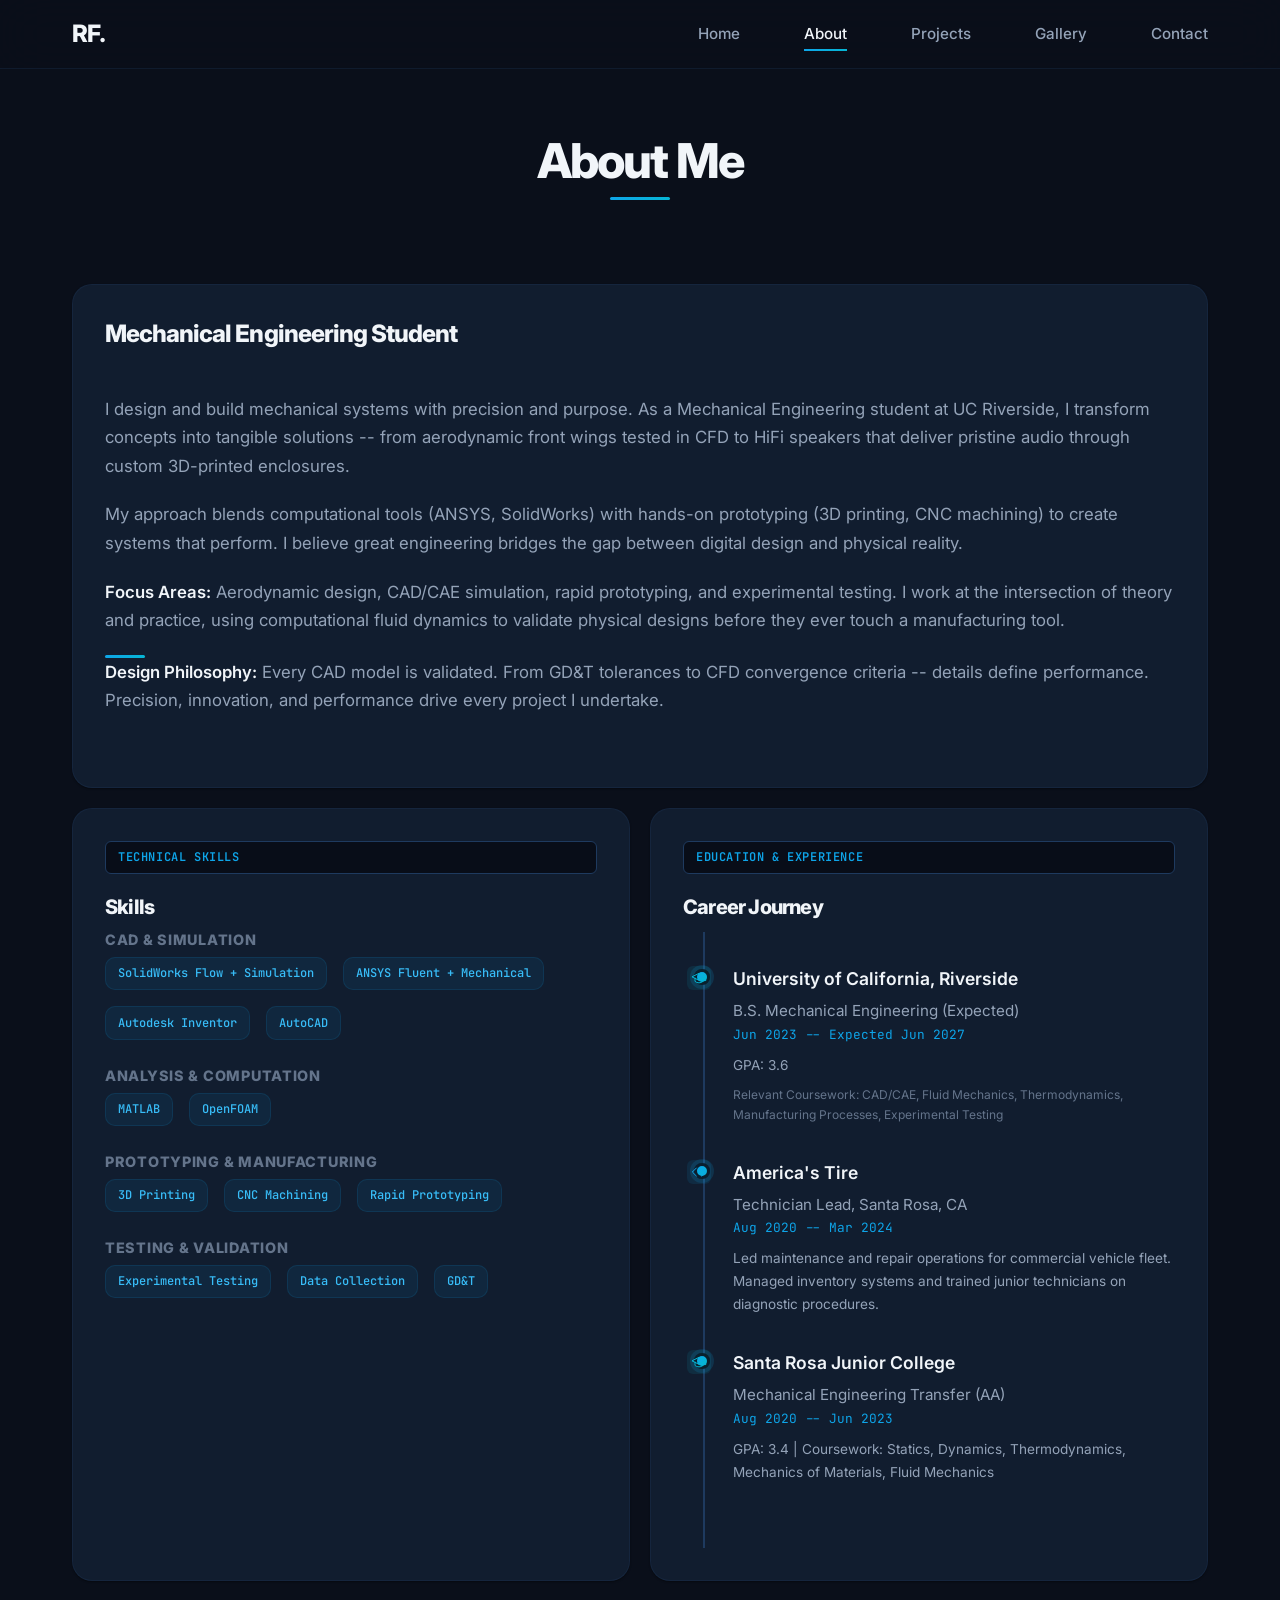
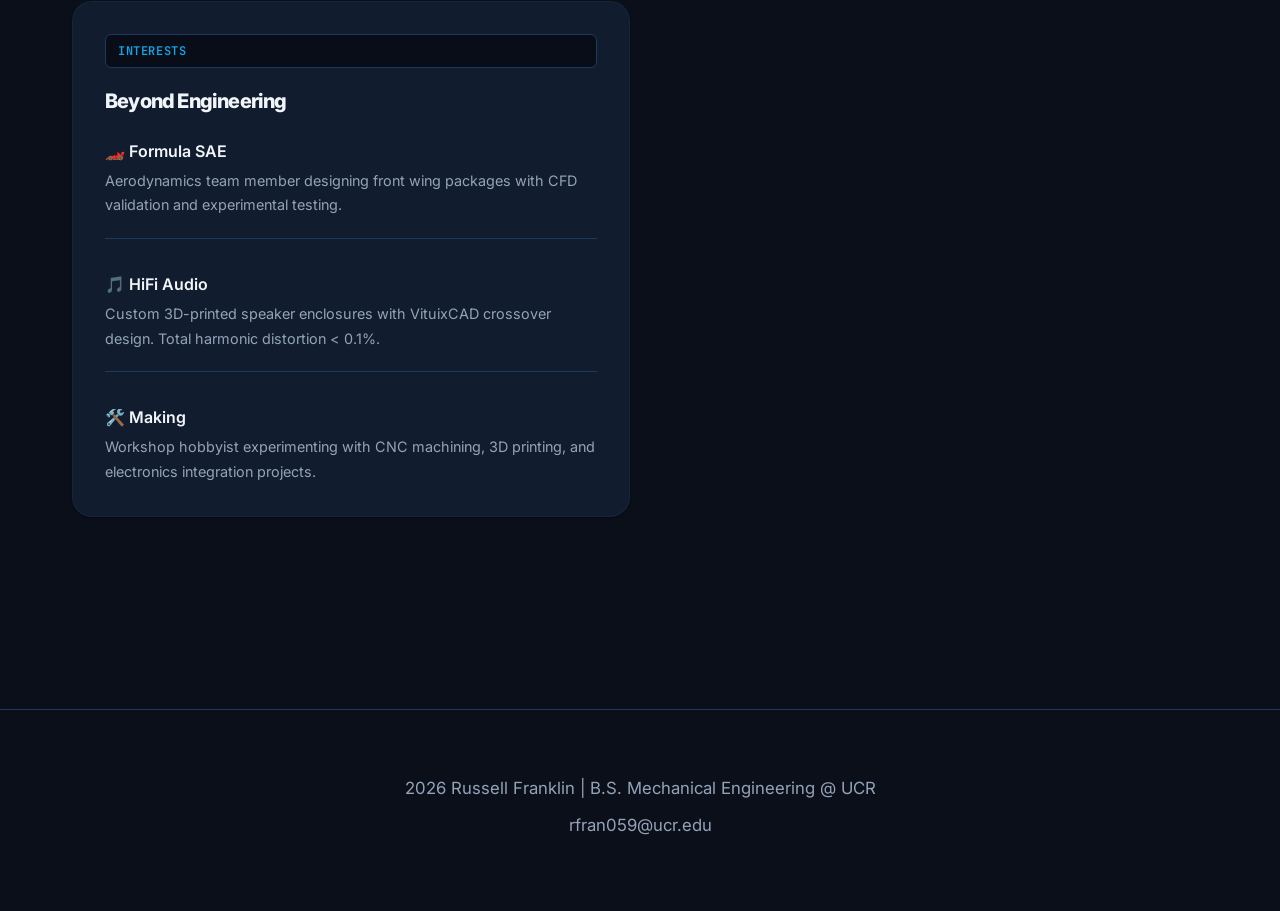
==== commit e5565737: "Fix gallery title to match other pages (Portfolio | Gallery), increase panel size to 400x320, fix co" ====
--- a/about.html
+++ b/about.html
@@ -4,7 +4,7 @@
     <meta charset="UTF-8">
     <meta name="viewport" content="width=device-width, initial-scale=1.0">
     <meta name="description" content="Learn about Russell Franklin - Mechanical Engineering student specializing in CAD/CAE, prototyping, and aerodynamic design.">
-    <title>Portfolio | About | Mechanical Engineering</title>
+    <title>Portfolio | About</title>
     <link rel="icon" type="image/svg+xml" href="data:image/svg+xml,<svg xmlns='http://www.w3.org/2000/svg' viewBox='0 0 100 100'><text y='.9em' font-size='90'>&#9881;</text></svg>">
     <link rel="stylesheet" href="css/styles.css">
     <link rel="preconnect" href="https://fonts.googleapis.com">
@@ -36,7 +36,7 @@
                 <h2>About Me</h2>
             </div>
             <div class="bento-grid about-layout">
-                <!-- Row 1: Overview (full width) + Technical Skills -->
+                <!-- Row 1: Overview (full width, spans 2 columns) -->
                 <div class="card main-text-panel">
                     <h2 style="margin-bottom: 1.5rem; font-size: 1.5rem; line-height: 1.4; color: var(--color-text-main);">Mechanical Engineering Student</h2>
                     <div class="about-description">
@@ -55,6 +55,7 @@
                     </div>
                 </div>
 
+                <!-- Row 2: Skills + Career Journey (2 columns) -->
                 <div class="card skills-panel">
                     <span class="metric-badge">Technical Skills</span>
                     <h3>Skills</h3>
@@ -94,7 +95,6 @@
                     </div>
                 </div>
 
-                <!-- Row 2: Career Journey + Beyond Engineering -->
                 <div class="card">
                     <span class="metric-badge">Education & Experience</span>
                     <h3>Career Journey</h3>
@@ -139,6 +139,7 @@
                     </div>
                 </div>
 
+                <!-- Row 3: Beyond Engineering (spans 2 columns) -->
                 <div class="card">
                     <span class="metric-badge">Interests</span>
                     <h3>Beyond Engineering</h3>
--- a/css/styles.css
+++ b/css/styles.css
@@ -716,6 +716,92 @@
   color: var(--color-text-muted);
 }
 
+/* About page bento grid layout - 2x2 grid */
+.bento-grid.about-layout {
+  display: grid;
+  grid-template-columns: 1fr 1fr;
+  gap: var(--grid-gap);
+}
+
+/* Overview panel - full width at top of about page */
+.card.main-text-panel {
+  grid-column: span 2;
+}
+
+/* Skills panel */
+.skills-panel {
+  overflow: hidden;
+}
+
+.skills-panel .skills-category {
+  margin-bottom: 1.25rem;
+}
+
+.skills-panel .skills-category:last-child {
+  margin-bottom: 0;
+}
+
+.skills-panel .skills-category h4 {
+  font-size: 0.85rem;
+  margin-bottom: 0.5rem;
+  text-transform: uppercase;
+  color: var(--color-text-subtle);
+  letter-spacing: 0.05em;
+}
+
+.skills-panel .skills-category div {
+  display: flex;
+  flex-wrap: wrap;
+  gap: 0.5rem;
+}
+
+.skills-panel .skills-category div span {
+  white-space: nowrap;
+}
+
+/* Beyond Engineering panel styling */
+.about-interests {
+  padding: 0;
+}
+
+.about-interests > div {
+  padding: var(--spacing-sm) 0;
+  padding-bottom: var(--spacing-md);
+  border-bottom: 1px solid var(--color-border);
+}
+
+.about-interests > div:last-of-type {
+  border-bottom: none;
+}
+
+.about-interests > div:last-child {
+  padding-bottom: 0;
+}
+
+.about-interests strong {
+  color: var(--color-text-main);
+  font-weight: 600;
+  display: block;
+  margin-bottom: 0.25rem;
+}
+
+.about-interests p {
+  font-size: 0.9rem;
+  margin-bottom: 0;
+  color: var(--color-text-muted);
+}
+
+/* Responsive: stack cards on mobile */
+@media (max-width: 900px) {
+  .bento-grid.about-layout {
+    grid-template-columns: 1fr;
+  }
+
+  .card.main-text-panel {
+    grid-column: span 1;
+  }
+}
+
 /* Standard paragraph styles for all pages except home */
 .page-about .card p,
 .page-projects .card p,
@@ -958,12 +1044,18 @@
   margin-bottom: var(--spacing-sm);
 }
 
+/* Contact Section Layout - split cards and form side by side */
+.contact-section-layout {
+  display: grid;
+  grid-template-columns: 1fr 1fr;
+  gap: var(--grid-gap-lg);
+  margin-bottom: var(--spacing-xl);
+}
+
 /* Contact Cards */
 .contact-cards {
   display: grid;
   gap: var(--grid-gap);
-  margin-bottom: var(--spacing-xl);
-  margin-top: var(--spacing-md);
 }
 
 /* Two-column bento grid layout for contact cards */
@@ -972,9 +1064,23 @@
 }
 
 @media (max-width: 768px) {
+  .contact-section-layout {
+    grid-template-columns: 1fr;
+  }
+
   .contact-cards {
     grid-template-columns: 1fr;
   }
+}
+
+/* Contact Form Wrapper */
+.contact-form-wrapper {
+  margin-top: var(--spacing-lg);
+}
+
+.contact-form {
+  max-width: 600px;
+  margin: 0 auto;
 }
 
 /* Footer */
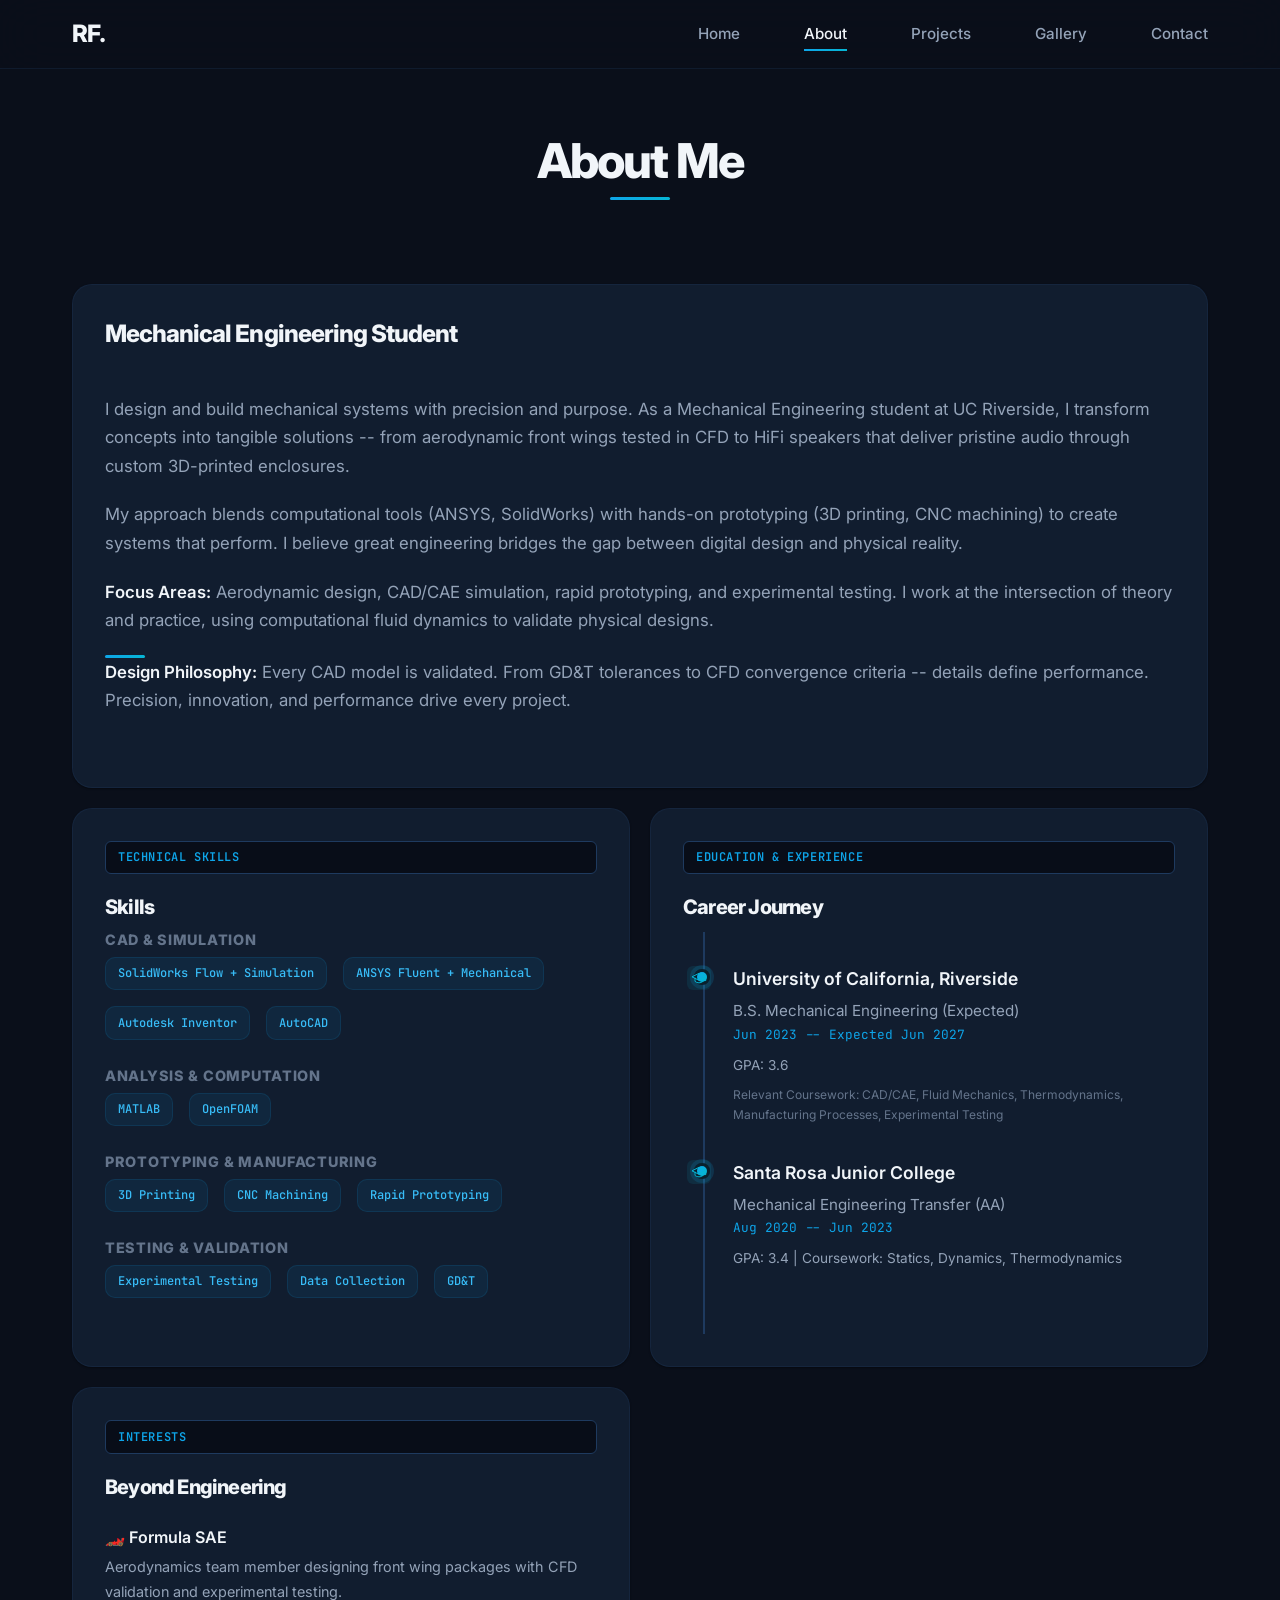
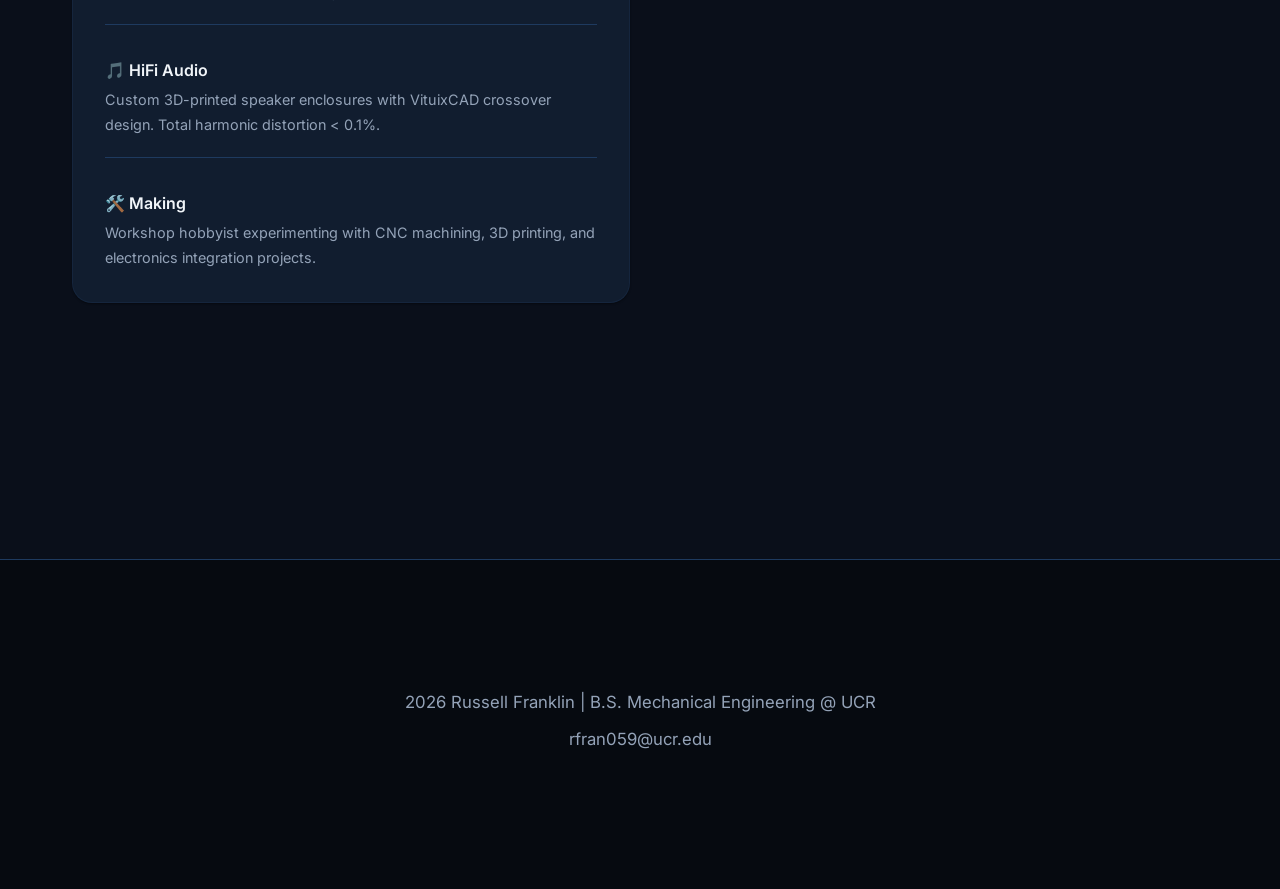
==== commit d4c3f967: "Refactor about page to use staggered bento layout like projects - Remove fixed 2-column grid-templat" ====
--- a/about.html
+++ b/about.html
@@ -37,7 +37,7 @@
             </div>
             <div class="bento-grid about-layout">
                 <!-- Row 1: Overview (full width, spans 2 columns) -->
-                <div class="card main-text-panel">
+                <div class="card grid-span-2">
                     <h2 style="margin-bottom: 1.5rem; font-size: 1.5rem; line-height: 1.4; color: var(--color-text-main);">Mechanical Engineering Student</h2>
                     <div class="about-description">
                         <p style="margin-bottom: var(--spacing-md);">
@@ -47,10 +47,10 @@
                             My approach blends computational tools (ANSYS, SolidWorks) with hands-on prototyping (3D printing, CNC machining) to create systems that perform. I believe great engineering bridges the gap between digital design and physical reality.
                         </p>
                         <p style="margin-bottom: var(--spacing-md);">
-                            <strong>Focus Areas:</strong> Aerodynamic design, CAD/CAE simulation, rapid prototyping, and experimental testing. I work at the intersection of theory and practice, using computational fluid dynamics to validate physical designs before they ever touch a manufacturing tool.
+                            <strong>Focus Areas:</strong> Aerodynamic design, CAD/CAE simulation, rapid prototyping, and experimental testing. I work at the intersection of theory and practice, using computational fluid dynamics to validate physical designs.
                         </p>
                         <p>
-                            <strong>Design Philosophy:</strong> Every CAD model is validated. From GD&T tolerances to CFD convergence criteria -- details define performance. Precision, innovation, and performance drive every project I undertake.
+                            <strong>Design Philosophy:</strong> Every CAD model is validated. From GD&T tolerances to CFD convergence criteria -- details define performance. Precision, innovation, and performance drive every project.
                         </p>
                     </div>
                 </div>
@@ -113,18 +113,6 @@
                             <p style="color: var(--color-text-subtle); font-size: 0.75rem; margin: 0.5rem 0 0 0;">Relevant Coursework: CAD/CAE, Fluid Mechanics, Thermodynamics, Manufacturing Processes, Experimental Testing</p>
                         </div>
                         <div class="timeline-item">
-                            <div class="timeline-icon" style="position: absolute; left: 4px; top: 2px; width: 24px; height: 24px; background: rgba(14, 165, 233, 0.1); border-radius: 6px; display: flex; align-items: center; justify-content: center;">
-                                <svg width="16" height="16" viewBox="0 0 24 24" fill="none" stroke="var(--color-accent)" stroke-width="1.5" stroke-linecap="round" stroke-linejoin="round">
-                                    <polyline points="16 18 22 12 16 6"></polyline>
-                                    <polyline points="8 6 2 12 8 18"></polyline>
-                                </svg>
-                            </div>
-                            <div class="timeline-title">America's Tire</div>
-                            <div class="timeline-description">Technician Lead, Santa Rosa, CA</div>
-                            <div class="timeline-date">Aug 2020 -- Mar 2024</div>
-                            <p style="color: var(--color-text-muted); font-size: 0.85rem; margin: 0.5rem 0 0 0;">Led maintenance and repair operations for commercial vehicle fleet. Managed inventory systems and trained junior technicians on diagnostic procedures.</p>
-                        </div>
-                        <div class="timeline-item">
                             <div class="timeline-icon" style="position: absolute; left: 4px; top: 2px; width: 24px; height: 24px; background: rgba(6, 182, 212, 0.1); border-radius: 6px; display: flex; align-items: center; justify-content: center;">
                                 <svg width="16" height="16" viewBox="0 0 24 24" fill="none" stroke="var(--color-accent-teal)" stroke-width="1.5" stroke-linecap="round" stroke-linejoin="round">
                                     <path d="M22 10v6M2 10l10-5 10 5-10 5z"></path>
@@ -134,7 +122,7 @@
                             <div class="timeline-title">Santa Rosa Junior College</div>
                             <div class="timeline-description">Mechanical Engineering Transfer (AA)</div>
                             <div class="timeline-date">Aug 2020 -- Jun 2023</div>
-                            <p style="color: var(--color-text-muted); font-size: 0.85rem; margin: 0.5rem 0 0 0;">GPA: 3.4 | Coursework: Statics, Dynamics, Thermodynamics, Mechanics of Materials, Fluid Mechanics</p>
+                            <p style="color: var(--color-text-muted); font-size: 0.85rem; margin: 0.5rem 0 0 0;">GPA: 3.4 | Coursework: Statics, Dynamics, Thermodynamics</p>
                         </div>
                     </div>
                 </div>
--- a/css/styles.css
+++ b/css/styles.css
@@ -275,42 +275,16 @@
   overflow: hidden;
 }
 
-.hero::before {
-  content: '';
-  position: absolute;
-  top: -50%;
-  left: -50%;
-  width: 200%;
-  height: 200%;
-  background:
-    radial-gradient(ellipse at 20% 50%, rgba(14, 165, 233, 0.08) 0%, transparent 50%),
-    radial-gradient(ellipse at 80% 50%, rgba(6, 182, 212, 0.06) 0%, transparent 50%),
-    radial-gradient(ellipse at 50% 20%, rgba(14, 165, 233, 0.04) 0%, transparent 60%);
-  animation: aurora 20s ease-in-out infinite;
-  z-index: -1;
-}
-
-@keyframes aurora {
-  0%, 100% { transform: translate(0, 0) rotate(0deg); }
-  25% { transform: translate(2%, -3%) rotate(2deg); }
-  50% { transform: translate(-2%, 2%) rotate(-1deg); }
-  75% { transform: translate(3%, 1%) rotate(1deg); }
-}
-
+/* Hero h1 with gradient text - animated on home page */
 .hero h1 {
   background: var(--gradient-text);
   -webkit-background-clip: text;
   -webkit-text-fill-color: transparent;
   background-clip: text;
   background-size: 200% 200%;
-  animation: gradientShift 8s ease-in-out infinite;
+  background-position: 0% 50%;
   margin-bottom: var(--spacing-lg);
   letter-spacing: -0.04em;
-}
-
-@keyframes gradientShift {
-  0%, 100% { background-position: 0% 50%; }
-  50% { background-position: 100% 50%; }
 }
 
 .hero p {
@@ -321,20 +295,13 @@
   color: var(--color-text-muted);
 }
 
-/* Disable mouse-follow effect on hero text */
-.hero h1 {
+/* Non-home page hero h1 - no animation */
+body:not(.page-home) .hero h1 {
+  animation: none;
   background: var(--gradient-text);
   -webkit-background-clip: text;
   -webkit-text-fill-color: transparent;
   background-clip: text;
-  background-size: 200% 200%;
-  animation: none;
-  letter-spacing: -0.04em;
-}
-
-@keyframes gradientShift {
-  0%, 100% { background-position: 0% 50%; }
-  50% { background-position: 100% 50%; }
 }
 
 /* Button Styles */
@@ -416,13 +383,54 @@
   padding-top: calc(var(--spacing-2xl) * 2);
 }
 
-/* Make the cyan gradient extend further on home page */
-.hero::before {
+/* Home page body - smooth gradient fade from top to bottom */
+.page-home body {
   background:
     radial-gradient(ellipse at 20% 50%, rgba(14, 165, 233, 0.08) 0%, transparent 50%),
     radial-gradient(ellipse at 80% 50%, rgba(6, 182, 212, 0.06) 0%, transparent 50%),
     radial-gradient(ellipse at 50% 20%, rgba(14, 165, 233, 0.04) 0%, transparent 60%),
-    linear-gradient(to bottom, rgba(14, 165, 233, 0.03) 0%, rgba(10, 15, 26, 0.3) 40%, transparent 100%);
+    linear-gradient(to bottom, #0a0f1a 0%, #0a0f1a 35%, #0f1a2e 50%, #0a0f1a 95%, #060a10 100%);
+}
+
+/* Home page hero - add aurora animation */
+.page-home .hero h1 {
+  animation: gradientShift 8s ease-in-out infinite;
+}
+
+@keyframes gradientShift {
+  0%, 100% { background-position: 0% 50%; }
+  50% { background-position: 100% 50%; }
+}
+
+.page-home .hero::before {
+  content: '';
+  position: absolute;
+  top: -50%;
+  left: -50%;
+  width: 200%;
+  height: 200%;
+  background:
+    radial-gradient(ellipse at 20% 50%, rgba(14, 165, 233, 0.08) 0%, transparent 50%),
+    radial-gradient(ellipse at 80% 50%, rgba(6, 182, 212, 0.06) 0%, transparent 50%),
+    radial-gradient(ellipse at 50% 20%, rgba(14, 165, 233, 0.04) 0%, transparent 60%);
+  animation: aurora 20s ease-in-out infinite;
+  z-index: -1;
+}
+
+/* Aurora effect for non-home pages */
+body:not(.page-home) .hero::before {
+  content: '';
+  position: absolute;
+  top: -50%;
+  left: -50%;
+  width: 200%;
+  height: 200%;
+  background:
+    radial-gradient(ellipse at 20% 50%, rgba(14, 165, 233, 0.08) 0%, transparent 50%),
+    radial-gradient(ellipse at 80% 50%, rgba(6, 182, 212, 0.06) 0%, transparent 50%),
+    radial-gradient(ellipse at 50% 20%, rgba(14, 165, 233, 0.04) 0%, transparent 60%);
+  animation: aurora 20s ease-in-out infinite;
+  z-index: -1;
 }
 
 /* Bento Grid Layout */
@@ -433,13 +441,13 @@
   margin: var(--spacing-xl) 0;
 }
 
-/* Two-column bento layout for about page */
+/* Two-column bento layout for about page (staggered like projects) */
 .bento-grid.about-layout {
-  grid-template-columns: 1fr 1fr;
+  display: grid;
   gap: var(--grid-gap);
 }
 
-/* Ensure main text panel spans full width on about page */
+/* Main text panel spans full width on desktop */
 .card.main-text-panel {
   grid-column: span 2;
 }
@@ -716,16 +724,17 @@
   color: var(--color-text-muted);
 }
 
-/* About page bento grid layout - 2x2 grid */
+/* About page bento grid - default single column fallback */
 .bento-grid.about-layout {
   display: grid;
-  grid-template-columns: 1fr 1fr;
   gap: var(--grid-gap);
 }
 
-/* Overview panel - full width at top of about page */
-.card.main-text-panel {
-  grid-column: span 2;
+/* Use grid-span classes for about layout (same as projects) */
+@media (min-width: 768px) {
+  .card.main-text-panel {
+    grid-column: span 2;
+  }
 }
 
 /* Skills panel */
@@ -826,6 +835,9 @@
   line-height: 1.4;
   color: var(--color-text-main);
 }
+
+/* Gallery page section-title uses default h2 styling (same as contact and other pages) */
+/* No override needed - h2 inherits clamp(2rem, 4vw, 3rem) from base styles */
 
 .page-about .main-text-panel p,
 .page-projects .main-text-panel p,
@@ -930,6 +942,7 @@
   }
 }
 
+
 /* Standard section spacing for all pages except home */
 .page-about section,
 .page-projects section,
@@ -1050,17 +1063,59 @@
   grid-template-columns: 1fr 1fr;
   gap: var(--grid-gap-lg);
   margin-bottom: var(--spacing-xl);
-}
-
-/* Contact Cards */
+  align-items: start;
+}
+
+/* Contact Cards - wider grid to prevent text wrap */
 .contact-cards {
   display: grid;
   gap: var(--grid-gap);
 }
 
-/* Two-column bento grid layout for contact cards */
+/* Two-column bento grid layout - wider cards (400px min) */
 .contact-cards.bento {
-  grid-template-columns: repeat(2, 1fr);
+  grid-template-columns: repeat(2, minmax(380px, 1fr));
+}
+
+/* Contact card content centered */
+.contact-card-email,
+.contact-card-linkedin,
+.contact-card-phone,
+.contact-card-resume {
+  display: flex;
+  flex-direction: column;
+  align-items: center;
+  text-align: center;
+}
+
+/* Contact form - full width */
+.contact-form {
+  width: 100%;
+  max-width: 500px;
+  margin: 0 auto;
+}
+
+.contact-card-email:hover,
+.contact-card-linkedin:hover,
+.contact-card-phone:hover,
+.contact-card-resume:hover {
+  transform: translateY(-4px);
+  border-color: rgba(14, 165, 233, 0.4);
+  box-shadow: var(--shadow-card-hover);
+}
+
+/* Button styling within contact cards */
+.contact-card-email .btn-primary,
+.contact-card-linkedin .btn-secondary,
+.contact-card-phone .btn-secondary,
+.contact-card-resume .btn-secondary {
+  margin-top: auto;
+}
+
+/* Form submit button pushed to bottom */
+.form-submit-area {
+  margin-top: auto;
+  padding-top: var(--spacing-md);
 }
 
 @media (max-width: 768px) {
@@ -1073,22 +1128,63 @@
   }
 }
 
-/* Contact Form Wrapper */
-.contact-form-wrapper {
-  margin-top: var(--spacing-lg);
+
+.contact-form .form-group {
+  margin-bottom: 0;
+}
+
+.contact-form label {
+  font-size: 0.9rem;
+  font-weight: 500;
+  color: var(--color-text-muted);
+  display: block;
+  margin-bottom: 0.5rem;
+}
+
+.contact-form input,
+.contact-form textarea,
+.contact-form select {
+  width: 100%;
+  padding: 0.85rem 1.5rem; /* Widen padding for larger text boxes */
+  background: var(--color-surface);
+  border: 1px solid var(--color-border);
+  border-radius: var(--radius-md);
+  color: var(--color-text-main);
+  font-family: var(--font-main);
+  font-size: 1rem;
+  transition: border-color var(--transition-fast), box-shadow var(--transition-fast);
+}
+
+.contact-form input:focus,
+.contact-form textarea:focus,
+.contact-form select:focus {
+  outline: none;
+  border-color: var(--color-accent);
+  box-shadow: 0 0 0 3px rgba(14, 165, 233, 0.1);
+}
+
+.contact-form textarea {
+  min-height: 150px; /* Taller textarea */
+  resize: vertical;
+}
+
+.contact-form input::placeholder,
+.contact-form textarea::placeholder {
+  color: var(--color-text-subtle);
 }
 
 .contact-form {
-  max-width: 600px;
+  max-width: 90%; /* Wider form */
   margin: 0 auto;
 }
 
 /* Footer */
 footer {
-  padding: var(--spacing-xl) 0;
+  padding: var(--spacing-2xl) 0;
   text-align: center;
+  background: #060a10; /* Darker than main bg */
   border-top: 1px solid var(--color-border);
-  margin-top: var(--spacing-xl);
+  margin-top: var(--spacing-2xl);
   color: var(--color-text-subtle);
   font-size: 0.9rem;
 }
@@ -1188,29 +1284,11 @@
 .dwg-bar { fill: rgba(14, 165, 233, 0.6); }
 .dwg-bar-teal { fill: rgba(6, 182, 212, 0.5); }
 
-/* Contact Form */
-.contact-form {
-  max-width: 560px;
-  margin: var(--spacing-2xl) auto 0;
-}
-
-.form-group {
-  margin-bottom: 1.25rem;
-}
-
-.form-group label {
-  display: block;
-  font-size: 0.9rem;
-  font-weight: 500;
-  color: var(--color-text-muted);
-  margin-bottom: 0.5rem;
-}
-
 .form-group input,
 .form-group textarea,
 .form-group select {
   width: 100%;
-  padding: 0.85rem 1rem;
+  padding: 0.85rem 1.5rem; /* Wider text boxes */
   background: var(--color-surface);
   border: 1px solid var(--color-border);
   border-radius: var(--radius-md);
@@ -1346,15 +1424,6 @@
 /* Utility Classes */
 .text-center {
   text-align: center;
-}
-
-/* Gallery panels - 3 per row max on larger screens (1200px+) */
-@media (min-width: 1200px) {
-  .gallery-panel {
-    flex: 0 0 340px;
-    height: 270px;
-    min-width: 340px;
-  }
 }
 
 /* Skills panel specific overrides */
@@ -1466,18 +1535,7 @@
   }
 }
 
-.gallery-panel {
-  flex: 0 0 500px;
-  height: 375px;
-  scroll-snap-align: center;
-  position: relative;
-  overflow: hidden;
-  border-radius: var(--radius-xl);
-  background: var(--color-surface);
-  border: 1px solid rgba(30, 58, 95, 0.3);
-  transition: all var(--transition-smooth);
-  min-width: 500px;
-}
+/* Gallery panel styles are now in gallery.html inline styles */
 
 .gallery-panel:hover {
   transform: translateY(-4px);
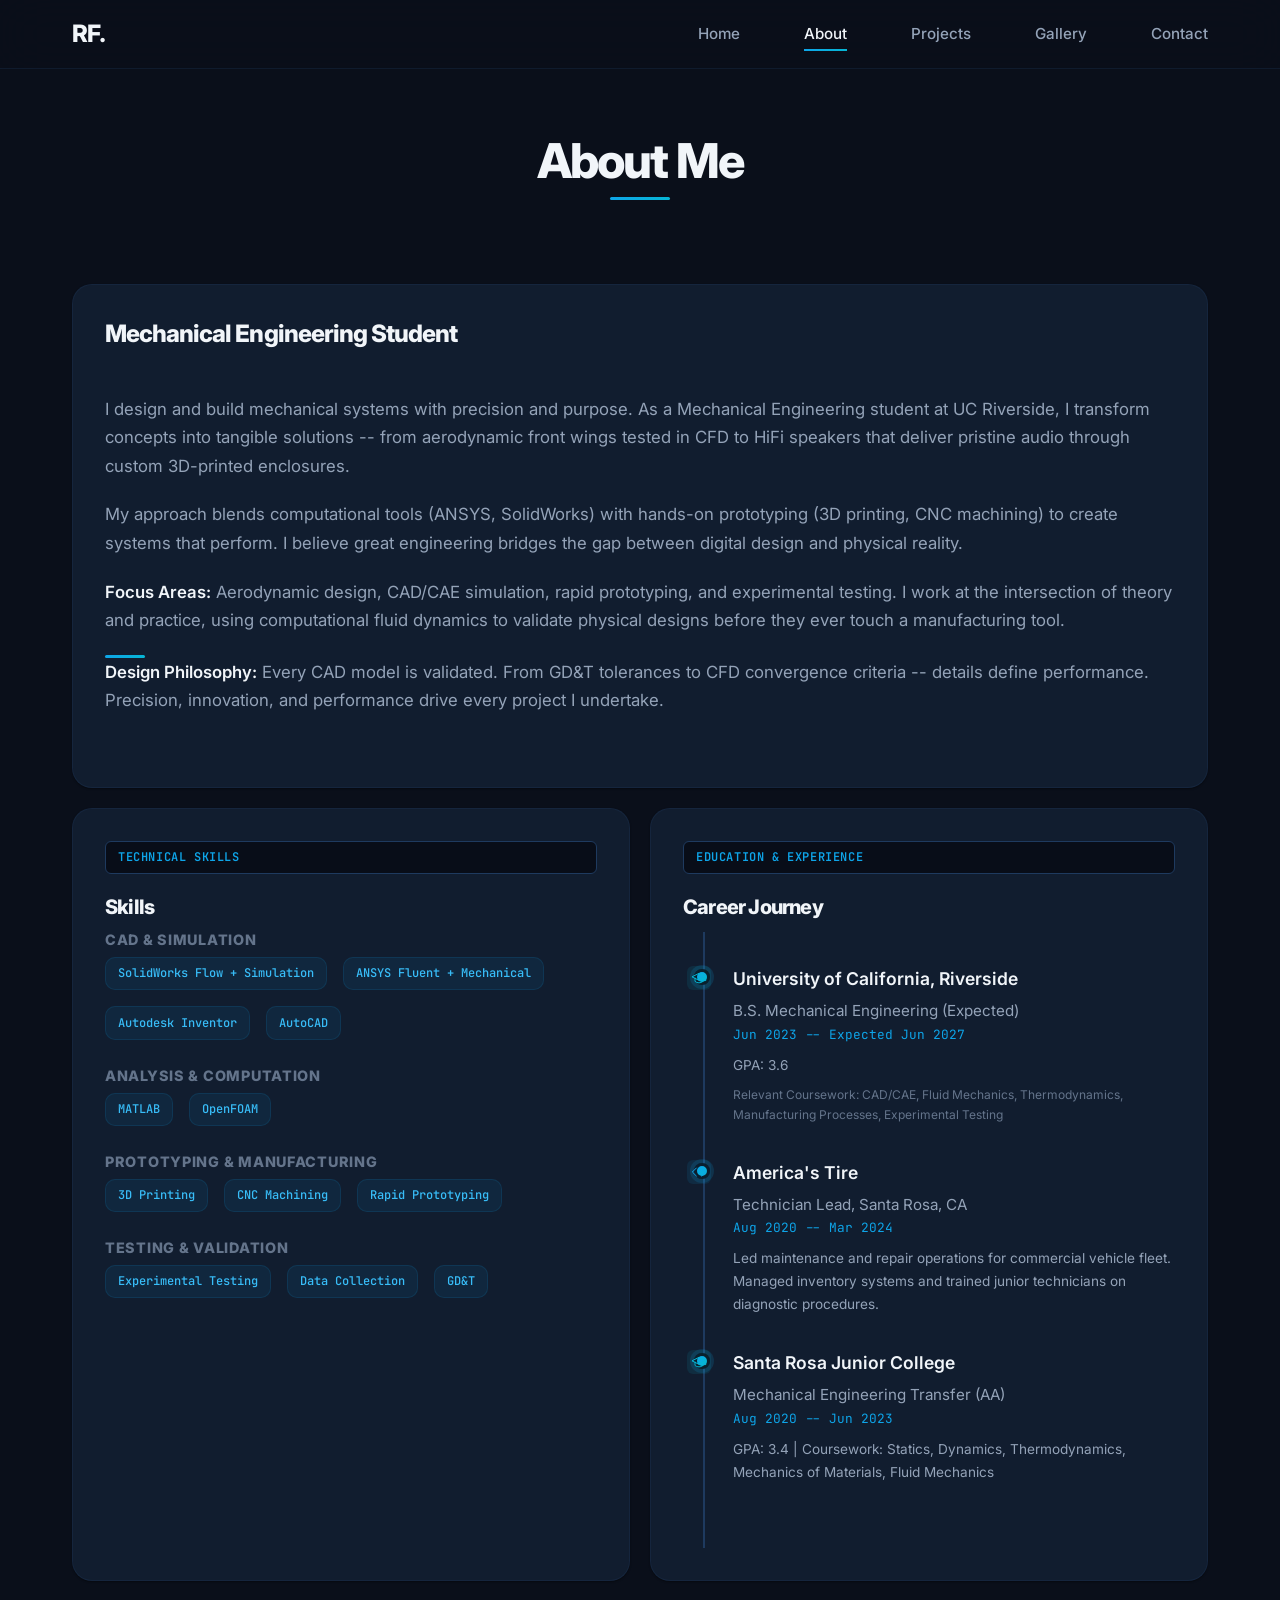
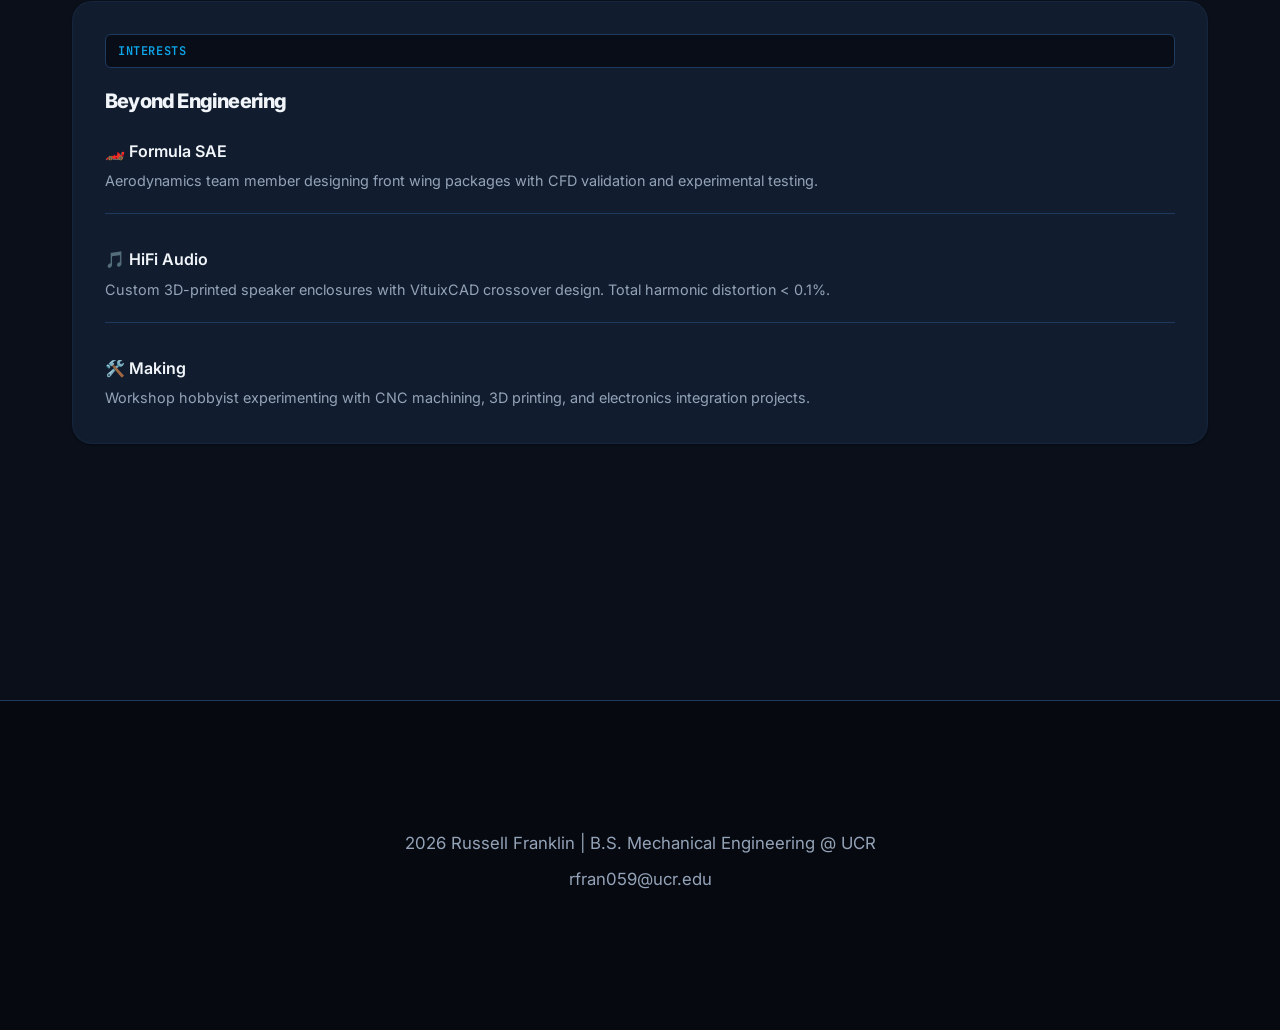
==== commit 2b4c1ad0: "Fix about page to fit all content in 2 rows with staggered layout - Row 1: Overview (full width) + S" ====
--- a/about.html
+++ b/about.html
@@ -36,7 +36,7 @@
                 <h2>About Me</h2>
             </div>
             <div class="bento-grid about-layout">
-                <!-- Row 1: Overview (full width, spans 2 columns) -->
+                <!-- Row 1: Overview (full width) + Skills (half width) -->
                 <div class="card grid-span-2">
                     <h2 style="margin-bottom: 1.5rem; font-size: 1.5rem; line-height: 1.4; color: var(--color-text-main);">Mechanical Engineering Student</h2>
                     <div class="about-description">
@@ -47,15 +47,14 @@
                             My approach blends computational tools (ANSYS, SolidWorks) with hands-on prototyping (3D printing, CNC machining) to create systems that perform. I believe great engineering bridges the gap between digital design and physical reality.
                         </p>
                         <p style="margin-bottom: var(--spacing-md);">
-                            <strong>Focus Areas:</strong> Aerodynamic design, CAD/CAE simulation, rapid prototyping, and experimental testing. I work at the intersection of theory and practice, using computational fluid dynamics to validate physical designs.
+                            <strong>Focus Areas:</strong> Aerodynamic design, CAD/CAE simulation, rapid prototyping, and experimental testing. I work at the intersection of theory and practice, using computational fluid dynamics to validate physical designs before they ever touch a manufacturing tool.
                         </p>
                         <p>
-                            <strong>Design Philosophy:</strong> Every CAD model is validated. From GD&T tolerances to CFD convergence criteria -- details define performance. Precision, innovation, and performance drive every project.
+                            <strong>Design Philosophy:</strong> Every CAD model is validated. From GD&T tolerances to CFD convergence criteria -- details define performance. Precision, innovation, and performance drive every project I undertake.
                         </p>
                     </div>
                 </div>
 
-                <!-- Row 2: Skills + Career Journey (2 columns) -->
                 <div class="card skills-panel">
                     <span class="metric-badge">Technical Skills</span>
                     <h3>Skills</h3>
@@ -95,6 +94,7 @@
                     </div>
                 </div>
 
+                <!-- Row 2: Career Journey (half width) + Beyond Engineering (full width) -->
                 <div class="card">
                     <span class="metric-badge">Education & Experience</span>
                     <h3>Career Journey</h3>
@@ -113,6 +113,18 @@
                             <p style="color: var(--color-text-subtle); font-size: 0.75rem; margin: 0.5rem 0 0 0;">Relevant Coursework: CAD/CAE, Fluid Mechanics, Thermodynamics, Manufacturing Processes, Experimental Testing</p>
                         </div>
                         <div class="timeline-item">
+                            <div class="timeline-icon" style="position: absolute; left: 4px; top: 2px; width: 24px; height: 24px; background: rgba(14, 165, 233, 0.1); border-radius: 6px; display: flex; align-items: center; justify-content: center;">
+                                <svg width="16" height="16" viewBox="0 0 24 24" fill="none" stroke="var(--color-accent)" stroke-width="1.5" stroke-linecap="round" stroke-linejoin="round">
+                                    <polyline points="16 18 22 12 16 6"></polyline>
+                                    <polyline points="8 6 2 12 8 18"></polyline>
+                                </svg>
+                            </div>
+                            <div class="timeline-title">America's Tire</div>
+                            <div class="timeline-description">Technician Lead, Santa Rosa, CA</div>
+                            <div class="timeline-date">Aug 2020 -- Mar 2024</div>
+                            <p style="color: var(--color-text-muted); font-size: 0.85rem; margin: 0.5rem 0 0 0;">Led maintenance and repair operations for commercial vehicle fleet. Managed inventory systems and trained junior technicians on diagnostic procedures.</p>
+                        </div>
+                        <div class="timeline-item">
                             <div class="timeline-icon" style="position: absolute; left: 4px; top: 2px; width: 24px; height: 24px; background: rgba(6, 182, 212, 0.1); border-radius: 6px; display: flex; align-items: center; justify-content: center;">
                                 <svg width="16" height="16" viewBox="0 0 24 24" fill="none" stroke="var(--color-accent-teal)" stroke-width="1.5" stroke-linecap="round" stroke-linejoin="round">
                                     <path d="M22 10v6M2 10l10-5 10 5-10 5z"></path>
@@ -122,13 +134,12 @@
                             <div class="timeline-title">Santa Rosa Junior College</div>
                             <div class="timeline-description">Mechanical Engineering Transfer (AA)</div>
                             <div class="timeline-date">Aug 2020 -- Jun 2023</div>
-                            <p style="color: var(--color-text-muted); font-size: 0.85rem; margin: 0.5rem 0 0 0;">GPA: 3.4 | Coursework: Statics, Dynamics, Thermodynamics</p>
+                            <p style="color: var(--color-text-muted); font-size: 0.85rem; margin: 0.5rem 0 0 0;">GPA: 3.4 | Coursework: Statics, Dynamics, Thermodynamics, Mechanics of Materials, Fluid Mechanics</p>
                         </div>
                     </div>
                 </div>
 
-                <!-- Row 3: Beyond Engineering (spans 2 columns) -->
-                <div class="card">
+                <div class="card grid-span-2">
                     <span class="metric-badge">Interests</span>
                     <h3>Beyond Engineering</h3>
                     <div class="about-interests">
@@ -138,7 +149,7 @@
                         </div>
                         <div style="margin-bottom: var(--spacing-md);">
                             <strong style="color: var(--color-text-main); display: block; margin-bottom: 0.25rem;">🎵 HiFi Audio</strong>
-                            <p style="font-size: 0.9rem; margin-bottom: 0;">Custom 3D-printed speaker enclosures with VituixCAD crossover design. Total harmonic distortion &lt; 0.1%.</p>
+                            <p style="font-size: 0.9rem; margin-bottom: 0;">Custom 3D-printed speaker enclosures with VituixCAD crossover design. Total harmonic distortion < 0.1%.</p>
                         </div>
                         <div>
                             <strong style="color: var(--color-text-main); display: block; margin-bottom: 0.25rem;">🛠️ Making</strong>
--- a/css/styles.css
+++ b/css/styles.css
@@ -447,9 +447,20 @@
   gap: var(--grid-gap);
 }
 
-/* Main text panel spans full width on desktop */
-.card.main-text-panel {
-  grid-column: span 2;
+/* Desktop: full-width panels span 2 columns */
+@media (min-width: 768px) {
+  .card.grid-span-2,
+  .card.main-text-panel {
+    grid-column: span 2;
+  }
+}
+
+/* Mobile: single column layout */
+@media (max-width: 767px) {
+  .card.grid-span-2,
+  .card.main-text-panel {
+    grid-column: span 1;
+  }
 }
 
 /* Main text panel content styling */
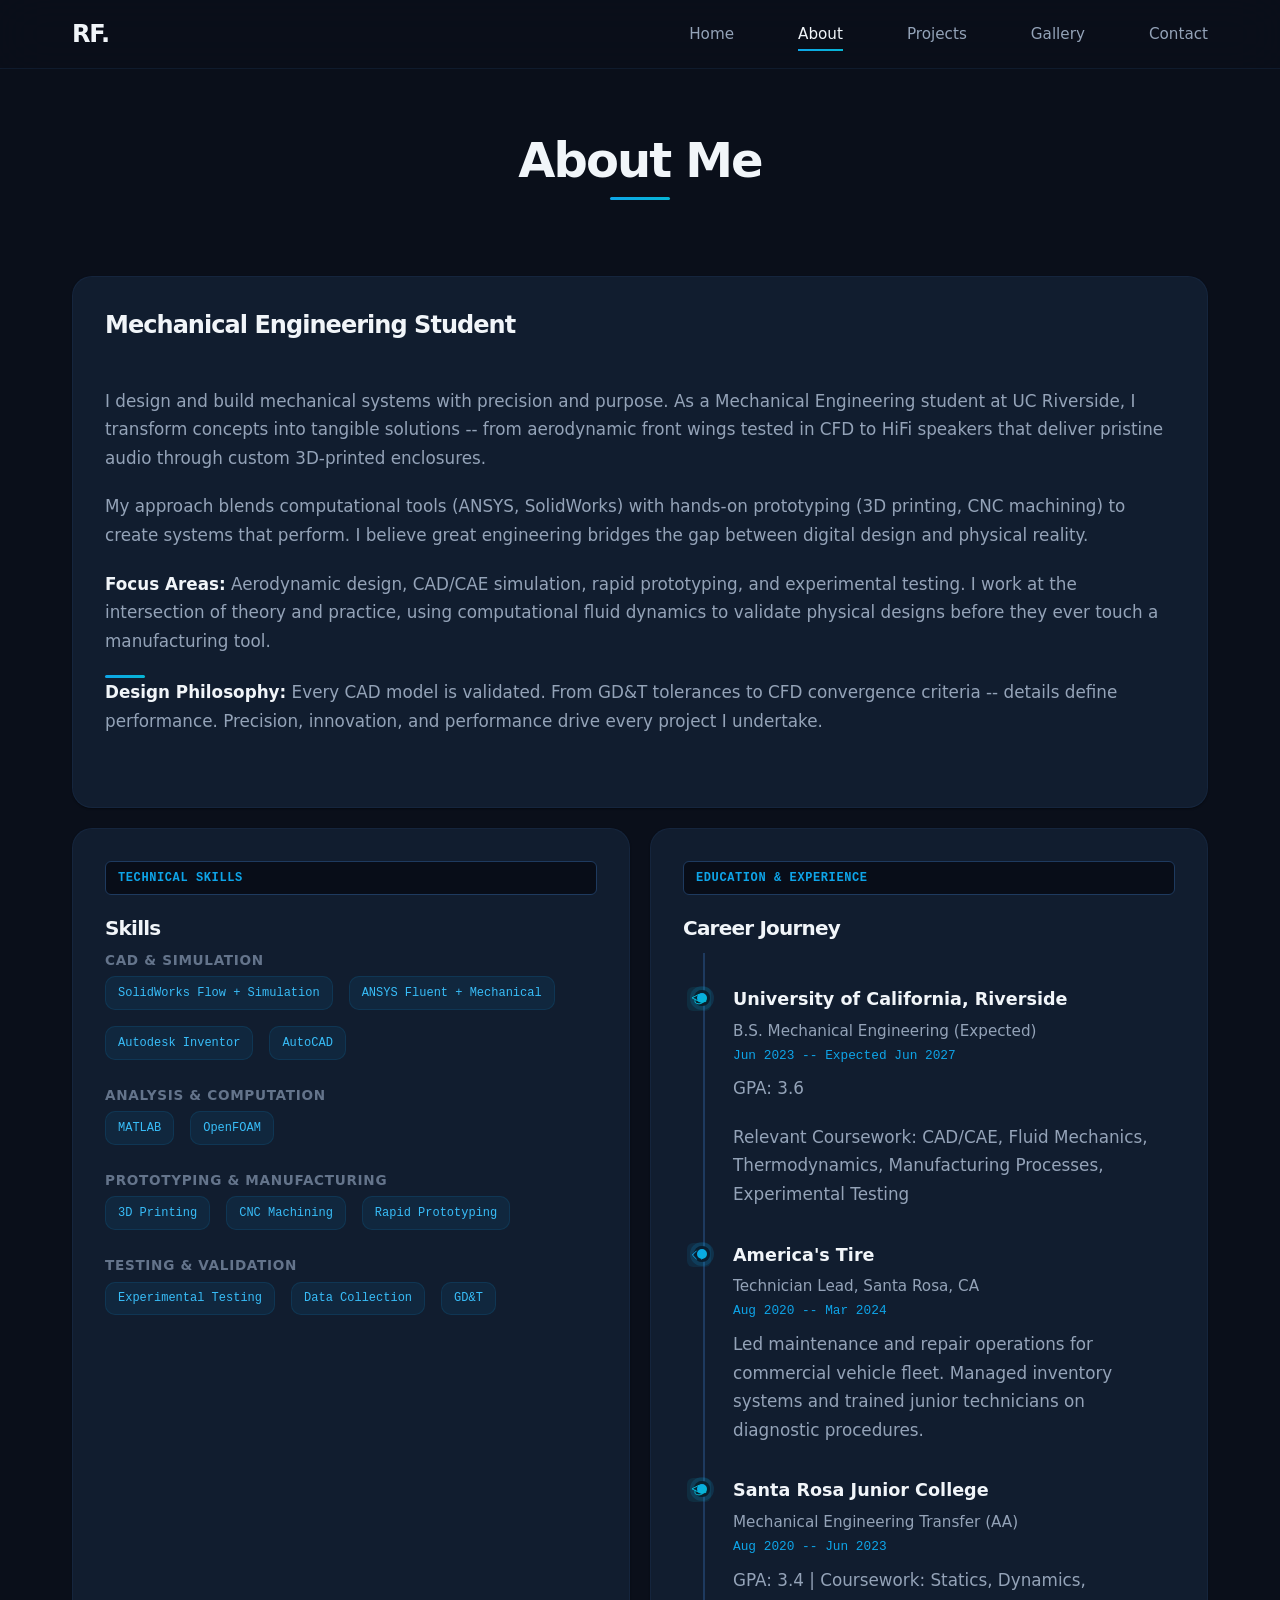
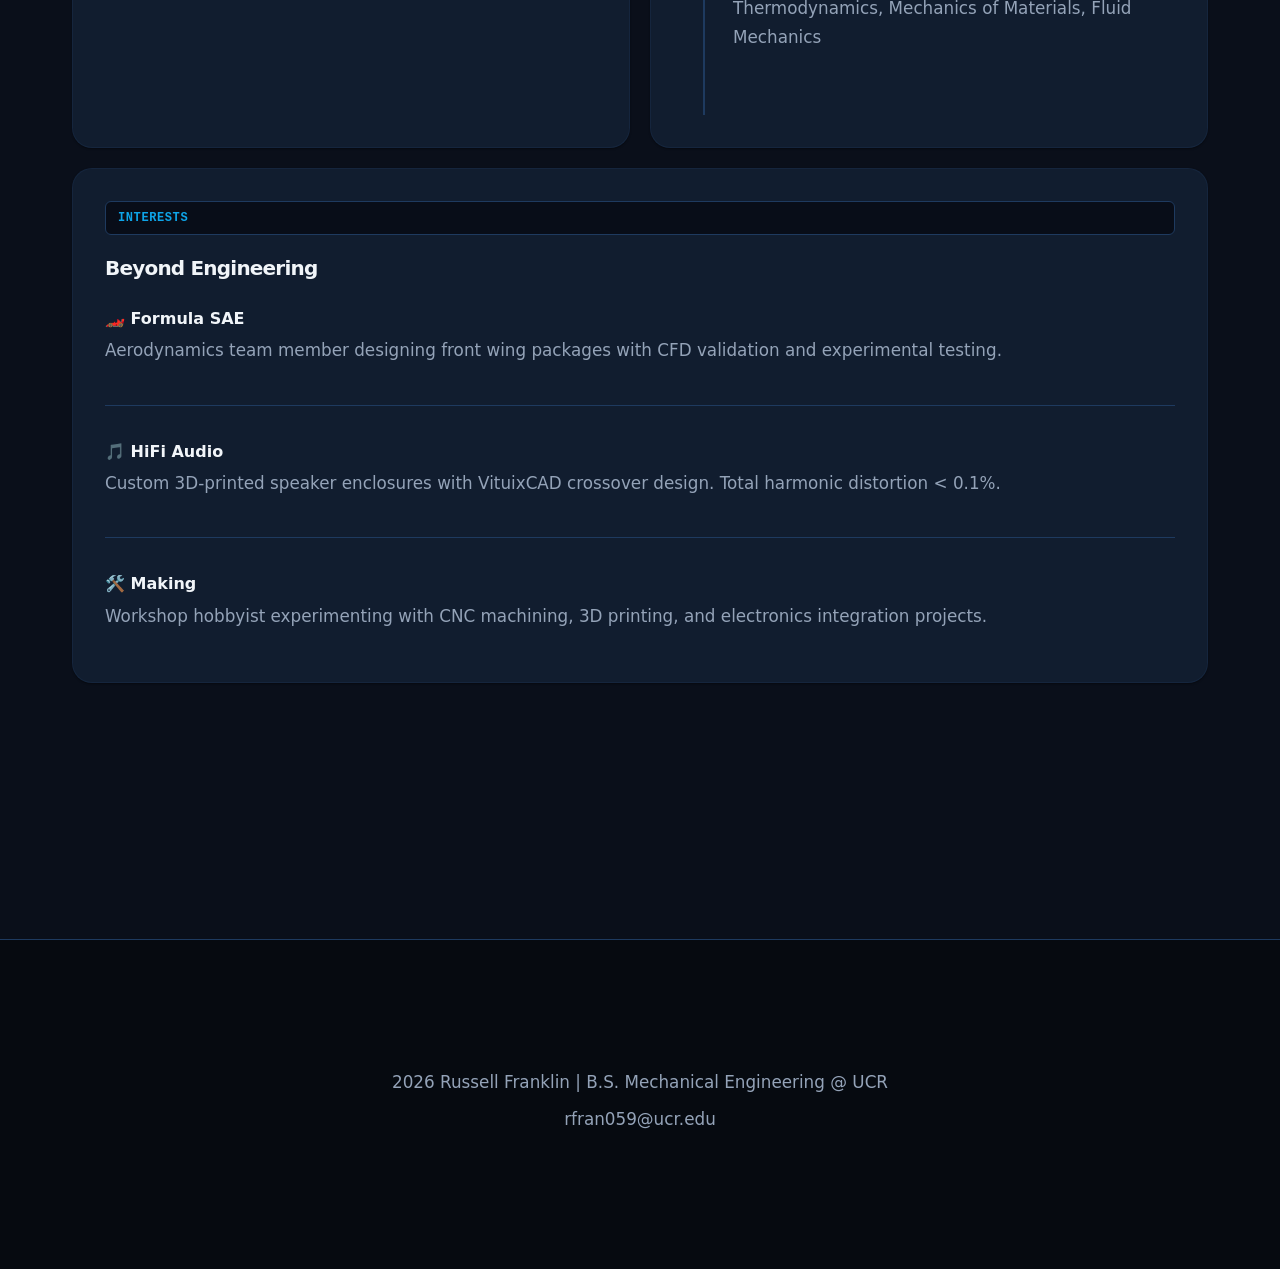
==== commit 091f146a: "Fix duplicate JavaScript scroll animation functions - Consolidate initScrollFadeIn() into initScroll" ====
--- a/about.html
+++ b/about.html
@@ -5,6 +5,7 @@
     <meta name="viewport" content="width=device-width, initial-scale=1.0">
     <meta name="description" content="Learn about Russell Franklin - Mechanical Engineering student specializing in CAD/CAE, prototyping, and aerodynamic design.">
     <title>Portfolio | About</title>
+    <meta http-equiv="Content-Security-Policy" content="default-src 'self'; script-src 'self'; style-src 'self' 'unsafe-inline' https://fonts.googleapis.com; img-src 'self' data:; font-src 'self' https://fonts.gstatic.com;">
     <link rel="icon" type="image/svg+xml" href="data:image/svg+xml,<svg xmlns='http://www.w3.org/2000/svg' viewBox='0 0 100 100'><text y='.9em' font-size='90'>&#9881;</text></svg>">
     <link rel="stylesheet" href="css/styles.css">
     <link rel="preconnect" href="https://fonts.googleapis.com">
@@ -12,6 +13,7 @@
     <link href="https://fonts.googleapis.com/css2?family=Inter:wght@400;500;600;800&family=JetBrains+Mono:wght@400;500&display=swap" rel="stylesheet">
 </head>
 <body>
+    <a href="#main" class="skip-link">Skip to content</a>
     <header>
         <nav class="container">
             <a href="index.html" class="logo">RF.</a>
@@ -30,23 +32,23 @@
         </nav>
     </header>
 
-    <main class="container page-about">
+    <main id="main" class="container page-about">
         <section>
             <div class="section-title">
                 <h2>About Me</h2>
             </div>
-            <div class="bento-grid about-layout">
+            <div class="bento-grid about-grid">
                 <!-- Row 1: Overview (full width) + Skills (half width) -->
-                <div class="card grid-span-2">
-                    <h2 style="margin-bottom: 1.5rem; font-size: 1.5rem; line-height: 1.4; color: var(--color-text-main);">Mechanical Engineering Student</h2>
+                <div class="card about-full-card">
+                    <h2 class="about-heading">Mechanical Engineering Student</h2>
                     <div class="about-description">
-                        <p style="margin-bottom: var(--spacing-md);">
+                        <p class="about-division">
                             I design and build mechanical systems with precision and purpose. As a Mechanical Engineering student at UC Riverside, I transform concepts into tangible solutions -- from aerodynamic front wings tested in CFD to HiFi speakers that deliver pristine audio through custom 3D-printed enclosures.
                         </p>
-                        <p style="margin-bottom: var(--spacing-md);">
+                        <p class="about-division">
                             My approach blends computational tools (ANSYS, SolidWorks) with hands-on prototyping (3D printing, CNC machining) to create systems that perform. I believe great engineering bridges the gap between digital design and physical reality.
                         </p>
-                        <p style="margin-bottom: var(--spacing-md);">
+                        <p class="about-division">
                             <strong>Focus Areas:</strong> Aerodynamic design, CAD/CAE simulation, rapid prototyping, and experimental testing. I work at the intersection of theory and practice, using computational fluid dynamics to validate physical designs before they ever touch a manufacturing tool.
                         </p>
                         <p>
@@ -60,8 +62,8 @@
                     <h3>Skills</h3>
                     <div class="skills-list">
                         <div class="skills-category">
-                            <h4 style="margin-bottom: 0.5rem; font-size: 0.9rem; text-transform: uppercase; color: var(--color-text-subtle); letter-spacing: 0.05em;">CAD & Simulation</h4>
-                            <div style="display: flex; flex-wrap: gap: 0.5rem; width: 100%;">
+                            <h4 class="about-category">CAD & Simulation</h4>
+                            <div class="about-flex-row">
                                 <span class="tech-badge">SolidWorks Flow + Simulation</span>
                                 <span class="tech-badge">ANSYS Fluent + Mechanical</span>
                                 <span class="tech-badge">Autodesk Inventor</span>
@@ -69,23 +71,23 @@
                             </div>
                         </div>
                         <div class="skills-category">
-                            <h4 style="margin-bottom: 0.5rem; font-size: 0.9rem; text-transform: uppercase; color: var(--color-text-subtle); letter-spacing: 0.05em;">Analysis & Computation</h4>
-                            <div style="display: flex; flex-wrap: gap: 0.5rem; width: 100%;">
+                            <h4 class="about-category">Analysis & Computation</h4>
+                            <div class="about-flex-row">
                                 <span class="tech-badge">MATLAB</span>
                                 <span class="tech-badge">OpenFOAM</span>
                             </div>
                         </div>
                         <div class="skills-category">
-                            <h4 style="margin-bottom: 0.5rem; font-size: 0.9rem; text-transform: uppercase; color: var(--color-text-subtle); letter-spacing: 0.05em;">Prototyping & Manufacturing</h4>
-                            <div style="display: flex; flex-wrap: gap: 0.5rem; width: 100%;">
+                            <h4 class="about-category">Prototyping & Manufacturing</h4>
+                            <div class="about-flex-row">
                                 <span class="tech-badge">3D Printing</span>
                                 <span class="tech-badge">CNC Machining</span>
                                 <span class="tech-badge">Rapid Prototyping</span>
                             </div>
                         </div>
                         <div class="skills-category">
-                            <h4 style="margin-bottom: 0.5rem; font-size: 0.9rem; text-transform: uppercase; color: var(--color-text-subtle); letter-spacing: 0.05em;">Testing & Validation</h4>
-                            <div style="display: flex; flex-wrap: gap: 0.5rem; width: 100%;">
+                            <h4 class="about-category">Testing & Validation</h4>
+                            <div class="about-flex-row">
                                 <span class="tech-badge">Experimental Testing</span>
                                 <span class="tech-badge">Data Collection</span>
                                 <span class="tech-badge">GD&T</span>
@@ -100,7 +102,7 @@
                     <h3>Career Journey</h3>
                     <div class="timeline">
                         <div class="timeline-item">
-                            <div class="timeline-icon" style="position: absolute; left: 4px; top: 2px; width: 24px; height: 24px; background: rgba(6, 182, 212, 0.1); border-radius: 6px; display: flex; align-items: center; justify-content: center;">
+                            <div class="timeline-icon about-timeline-icon">
                                 <svg width="16" height="16" viewBox="0 0 24 24" fill="none" stroke="var(--color-accent-teal)" stroke-width="1.5" stroke-linecap="round" stroke-linejoin="round">
                                     <path d="M22 10v6M2 10l10-5 10 5-10 5z"></path>
                                     <path d="M6 12v5c3 3 9 3 12 0v-5"></path>
@@ -109,11 +111,11 @@
                             <div class="timeline-title">University of California, Riverside</div>
                             <div class="timeline-description">B.S. Mechanical Engineering (Expected)</div>
                             <div class="timeline-date">Jun 2023 -- Expected Jun 2027</div>
-                            <p style="color: var(--color-text-muted); font-size: 0.85rem; margin: 0.5rem 0 0 0;">GPA: 3.6</p>
-                            <p style="color: var(--color-text-subtle); font-size: 0.75rem; margin: 0.5rem 0 0 0;">Relevant Coursework: CAD/CAE, Fluid Mechanics, Thermodynamics, Manufacturing Processes, Experimental Testing</p>
+                            <p class="about-timeline-p short">GPA: 3.6</p>
+                            <p class="about-timeline-p very-short">Relevant Coursework: CAD/CAE, Fluid Mechanics, Thermodynamics, Manufacturing Processes, Experimental Testing</p>
                         </div>
                         <div class="timeline-item">
-                            <div class="timeline-icon" style="position: absolute; left: 4px; top: 2px; width: 24px; height: 24px; background: rgba(14, 165, 233, 0.1); border-radius: 6px; display: flex; align-items: center; justify-content: center;">
+                            <div class="timeline-icon about-timeline-icon accent">
                                 <svg width="16" height="16" viewBox="0 0 24 24" fill="none" stroke="var(--color-accent)" stroke-width="1.5" stroke-linecap="round" stroke-linejoin="round">
                                     <polyline points="16 18 22 12 16 6"></polyline>
                                     <polyline points="8 6 2 12 8 18"></polyline>
@@ -122,10 +124,10 @@
                             <div class="timeline-title">America's Tire</div>
                             <div class="timeline-description">Technician Lead, Santa Rosa, CA</div>
                             <div class="timeline-date">Aug 2020 -- Mar 2024</div>
-                            <p style="color: var(--color-text-muted); font-size: 0.85rem; margin: 0.5rem 0 0 0;">Led maintenance and repair operations for commercial vehicle fleet. Managed inventory systems and trained junior technicians on diagnostic procedures.</p>
+                            <p class="about-timeline-p short">Led maintenance and repair operations for commercial vehicle fleet. Managed inventory systems and trained junior technicians on diagnostic procedures.</p>
                         </div>
                         <div class="timeline-item">
-                            <div class="timeline-icon" style="position: absolute; left: 4px; top: 2px; width: 24px; height: 24px; background: rgba(6, 182, 212, 0.1); border-radius: 6px; display: flex; align-items: center; justify-content: center;">
+                            <div class="timeline-icon about-timeline-icon">
                                 <svg width="16" height="16" viewBox="0 0 24 24" fill="none" stroke="var(--color-accent-teal)" stroke-width="1.5" stroke-linecap="round" stroke-linejoin="round">
                                     <path d="M22 10v6M2 10l10-5 10 5-10 5z"></path>
                                     <path d="M6 12v5c3 3 9 3 12 0v-5"></path>
@@ -134,26 +136,26 @@
                             <div class="timeline-title">Santa Rosa Junior College</div>
                             <div class="timeline-description">Mechanical Engineering Transfer (AA)</div>
                             <div class="timeline-date">Aug 2020 -- Jun 2023</div>
-                            <p style="color: var(--color-text-muted); font-size: 0.85rem; margin: 0.5rem 0 0 0;">GPA: 3.4 | Coursework: Statics, Dynamics, Thermodynamics, Mechanics of Materials, Fluid Mechanics</p>
+                            <p class="about-timeline-p short">GPA: 3.4 | Coursework: Statics, Dynamics, Thermodynamics, Mechanics of Materials, Fluid Mechanics</p>
                         </div>
                     </div>
                 </div>
 
-                <div class="card grid-span-2">
+                <div class="card about-full-card">
                     <span class="metric-badge">Interests</span>
                     <h3>Beyond Engineering</h3>
                     <div class="about-interests">
-                        <div style="margin-bottom: var(--spacing-md);">
-                            <strong style="color: var(--color-text-main); display: block; margin-bottom: 0.25rem;">🏎️ Formula SAE</strong>
-                            <p style="font-size: 0.9rem; margin-bottom: 0;">Aerodynamics team member designing front wing packages with CFD validation and experimental testing.</p>
+                        <div class="about-division">
+                            <strong class="about-interest-strong">🏎️ Formula SAE</strong>
+                            <p class="about-interest-p">Aerodynamics team member designing front wing packages with CFD validation and experimental testing.</p>
                         </div>
-                        <div style="margin-bottom: var(--spacing-md);">
-                            <strong style="color: var(--color-text-main); display: block; margin-bottom: 0.25rem;">🎵 HiFi Audio</strong>
-                            <p style="font-size: 0.9rem; margin-bottom: 0;">Custom 3D-printed speaker enclosures with VituixCAD crossover design. Total harmonic distortion < 0.1%.</p>
+                        <div class="about-division">
+                            <strong class="about-interest-strong">🎵 HiFi Audio</strong>
+                            <p class="about-interest-p">Custom 3D-printed speaker enclosures with VituixCAD crossover design. Total harmonic distortion < 0.1%.</p>
                         </div>
                         <div>
-                            <strong style="color: var(--color-text-main); display: block; margin-bottom: 0.25rem;">🛠️ Making</strong>
-                            <p style="font-size: 0.9rem; margin-bottom: 0;">Workshop hobbyist experimenting with CNC machining, 3D printing, and electronics integration projects.</p>
+                            <strong class="about-interest-strong">🛠️ Making</strong>
+                            <p class="about-interest-p">Workshop hobbyist experimenting with CNC machining, 3D printing, and electronics integration projects.</p>
                         </div>
                     </div>
                 </div>
@@ -164,7 +166,7 @@
     <footer>
         <div class="container">
             <p>2026 Russell Franklin | B.S. Mechanical Engineering @ UCR</p>
-            <p style="color: var(--color-text-muted); margin: 0.5rem 0;">rfran059@ucr.edu</p>
+            <p class="footer-email rfran059@ucr.edu">rfran059@ucr.edu</p>
         </div>
     </footer>
 
--- a/css/styles.css
+++ b/css/styles.css
@@ -61,6 +61,27 @@
   --grid-gap-lg: 1.75rem;
 }
 
+/* Skip Link for Accessibility */
+.skip-link {
+  position: absolute;
+  top: -100%;
+  left: 0;
+  background: var(--color-accent);
+  color: white;
+  padding: 1rem 1.5rem;
+  z-index: 10000;
+  text-decoration: none;
+  font-weight: 600;
+  border-radius: 0 0 var(--radius-md) 0;
+  transition: top 0.3s;
+}
+
+.skip-link:focus {
+  top: 0;
+  outline: 3px solid white;
+  outline-offset: 2px;
+}
+
 /* Reset & Base */
 *,
 *::before,
@@ -131,6 +152,11 @@
   max-width: 1200px;
   margin: 0 auto;
   padding: 0 var(--spacing-lg);
+}
+
+/* Remove container max-width for contact page - allows wider layout */
+.page-contact .container {
+  max-width: none;
 }
 
 /* Header & Navigation */
@@ -364,9 +390,17 @@
   flex-wrap: wrap;
 }
 
-/* Section Padding */
+/* Section Padding - Unified rule */
 section {
   padding: var(--spacing-2xl) 0;
+}
+
+/* Non-home pages use smaller section padding */
+.page-about section,
+.page-projects section,
+.page-gallery section,
+.page-contact section {
+  padding: var(--spacing-xl) 0;
 }
 
 /* Increase spacing after hero for non-home pages (main content sections) */
@@ -441,26 +475,11 @@
   margin: var(--spacing-xl) 0;
 }
 
-/* Two-column bento layout for about page (staggered like projects) */
+/* About page - two rows with staggered layout */
 .bento-grid.about-layout {
   display: grid;
+  grid-template-columns: 1fr 1fr;
   gap: var(--grid-gap);
-}
-
-/* Desktop: full-width panels span 2 columns */
-@media (min-width: 768px) {
-  .card.grid-span-2,
-  .card.main-text-panel {
-    grid-column: span 2;
-  }
-}
-
-/* Mobile: single column layout */
-@media (max-width: 767px) {
-  .card.grid-span-2,
-  .card.main-text-panel {
-    grid-column: span 1;
-  }
 }
 
 /* Main text panel content styling */
@@ -493,13 +512,10 @@
   font-weight: 600;
 }
 
-@media (max-width: 900px) {
+/* Mobile: Stack bento grid cards vertically */
+@media (max-width: 768px) {
   .bento-grid.about-layout {
     grid-template-columns: 1fr;
-  }
-
-  .card.main-text-panel {
-    grid-column: span 1;
   }
 }
 
@@ -635,7 +651,7 @@
 }
 
 .status-production {
-  background: rgba(16, 185, 129, 0.15);
+  background: rgba(16, 185, 129, 0.25); /* Increased opacity for better contrast */
   color: #4ade80;
   border: 1px solid rgba(16, 185, 129, 0.3);
 }
@@ -681,7 +697,7 @@
   transform: translateY(0);
 }
 
-/* About Page Timeline */
+/* About Description Panel - Unified styles (removed duplicate at line 794) */
 .timeline {
   position: relative;
   padding: var(--spacing-lg) 0;
@@ -735,50 +751,6 @@
   color: var(--color-text-muted);
 }
 
-/* About page bento grid - default single column fallback */
-.bento-grid.about-layout {
-  display: grid;
-  gap: var(--grid-gap);
-}
-
-/* Use grid-span classes for about layout (same as projects) */
-@media (min-width: 768px) {
-  .card.main-text-panel {
-    grid-column: span 2;
-  }
-}
-
-/* Skills panel */
-.skills-panel {
-  overflow: hidden;
-}
-
-.skills-panel .skills-category {
-  margin-bottom: 1.25rem;
-}
-
-.skills-panel .skills-category:last-child {
-  margin-bottom: 0;
-}
-
-.skills-panel .skills-category h4 {
-  font-size: 0.85rem;
-  margin-bottom: 0.5rem;
-  text-transform: uppercase;
-  color: var(--color-text-subtle);
-  letter-spacing: 0.05em;
-}
-
-.skills-panel .skills-category div {
-  display: flex;
-  flex-wrap: wrap;
-  gap: 0.5rem;
-}
-
-.skills-panel .skills-category div span {
-  white-space: nowrap;
-}
-
 /* Beyond Engineering panel styling */
 .about-interests {
   padding: 0;
@@ -809,17 +781,6 @@
   font-size: 0.9rem;
   margin-bottom: 0;
   color: var(--color-text-muted);
-}
-
-/* Responsive: stack cards on mobile */
-@media (max-width: 900px) {
-  .bento-grid.about-layout {
-    grid-template-columns: 1fr;
-  }
-
-  .card.main-text-panel {
-    grid-column: span 1;
-  }
 }
 
 /* Standard paragraph styles for all pages except home */
@@ -858,75 +819,13 @@
   line-height: 1.7;
 }
 
-/* Skills panel - use rectangular bubbles instead of circular */
-.tech-badge {
-  display: inline-flex;
-  align-items: center;
-  background: rgba(14, 165, 233, 0.08);
-  color: var(--color-accent-light);
-  font-family: var(--font-mono);
-  font-size: 0.75rem;
-  font-weight: 500;
-  padding: 0.35rem 0.75rem;
-  border-radius: var(--radius-md); /* Changed from radius-full to rectangular */
-  border: 1px solid rgba(14, 165, 233, 0.12);
-  margin-right: 0.5rem;
-  margin-bottom: 0.5rem;
-  white-space: nowrap;
-}
-
-/* About page - two-column bento layout */
-.bento-grid.about-layout {
-  grid-template-columns: 1fr 1fr;
-  gap: var(--grid-gap);
-}
-
-/* Ensure main text panel spans full width on about page */
-.card.main-text-panel {
-  grid-column: span 2;
-}
-
-/* Main text panel content styling */
-.about-description {
-  padding: var(--spacing-md) 0;
-}
-
-.about-description p {
-  margin-bottom: var(--spacing-md);
-  font-size: 1.05rem;
-  line-height: 1.7;
-}
-
-.about-description p:last-child {
-  margin-bottom: 0;
-}
-
-.about-description > p:last-child::before {
-  content: '';
-  display: block;
-  margin-top: 1.25rem;
-  width: 40px;
-  height: 3px;
-  background: var(--gradient-accent);
-  border-radius: 2px;
-}
-
-.about-description strong {
-  color: var(--color-text-main);
-  font-weight: 600;
-}
-
-@media (max-width: 900px) {
-  .bento-grid.about-layout {
-    grid-template-columns: 1fr;
-  }
-
-  .card.main-text-panel {
-    grid-column: span 1;
-  }
-}
-
 /* Gallery - ensure horizontal scroll is always enforced */
+/* Gallery Section - visible without animation */
+.gallery-section {
+  opacity: 1;
+  transform: none;
+}
+
 .gallery-container {
   display: flex;
   overflow-x: auto;
@@ -954,28 +853,7 @@
 }
 
 
-/* Standard section spacing for all pages except home */
-.page-about section,
-.page-projects section,
-.page-gallery section,
-.page-contact section {
-  padding: var(--spacing-xl) 0;
-}
-
-/* Home page keeps larger section padding */
-.hero + .container.section-spaced,
-.hero + section {
-  padding-top: var(--spacing-2xl);
-  padding-bottom: var(--spacing-2xl);
-}
-
-/* Make home page hero extend further with cyan gradient */
-.hero {
-  min-height: 100vh;
-  display: flex;
-  flex-direction: column;
-  justify-content: center;
-}
+/* Standard section spacing - already defined above */
 
 .hero::before {
   content: '';
@@ -1017,6 +895,22 @@
   }
 }
 
+/* Feature Icons */
+.feature-icon {
+  margin-bottom: 1rem;
+}
+
+/* Feature Subtext */
+.feature-subtext {
+  max-width: 600px;
+  margin: 0 auto 3rem auto;
+}
+
+/* Spacer utility */
+.spacer {
+  height: 4rem;
+}
+
 /* Feature Grid */
 .feature-grid {
   display: grid;
@@ -1049,16 +943,7 @@
 }
 
 /* Contact Section */
-/* Standard contact card styling for non-home pages */
-.page-contact .card p,
-.page-about .card p,
-.page-projects .card p,
-.page-gallery .card p {
-  font-size: 1.05rem;
-  line-height: 1.7;
-  margin-bottom: var(--spacing-md);
-}
-
+/* Standard contact card heading for non-home pages */
 .page-contact .card h3,
 .page-about .card h3,
 .page-projects .card h3,
@@ -1068,59 +953,48 @@
   margin-bottom: var(--spacing-sm);
 }
 
-/* Contact Section Layout - split cards and form side by side */
+/* Contact Section Layout - cards on left, form on right */
 .contact-section-layout {
   display: grid;
   grid-template-columns: 1fr 1fr;
   gap: var(--grid-gap-lg);
   margin-bottom: var(--spacing-xl);
-  align-items: start;
-}
-
-/* Contact Cards - wider grid to prevent text wrap */
+}
+
+/* Contact cards container - uses grid layout parent for side-by-side with form */
 .contact-cards {
-  display: grid;
-  gap: var(--grid-gap);
-}
-
-/* Two-column bento grid layout - wider cards (400px min) */
-.contact-cards.bento {
-  grid-template-columns: repeat(2, minmax(380px, 1fr));
-}
-
-/* Contact card content centered */
-.contact-card-email,
-.contact-card-linkedin,
-.contact-card-phone,
-.contact-card-resume {
   display: flex;
   flex-direction: column;
+  gap: var(--spacing-sm);
+  width: 100%;
+  max-width: 80%;
+}
+
+/* Flat rectangular contact cards - skinnier, stacked vertically, non-interactive */
+.contact-card {
+  display: flex;
+  flex-direction: column;
+  gap: var(--spacing-sm);
+  padding: 1rem;
+  background: var(--color-surface);
+  border: 1px solid rgba(30, 58, 95, 0.3);
+  border-radius: var(--radius-lg);
+  min-height: auto;
+  text-align: center;
   align-items: center;
-  text-align: center;
-}
-
-/* Contact form - full width */
+}
+
+.contact-card .metric-badge {
+  display: block;
+  width: 100%;
+  margin-bottom: 0.25rem;
+}
+
+/* Contact form - full width container */
 .contact-form {
   width: 100%;
-  max-width: 500px;
+  max-width: 100%;
   margin: 0 auto;
-}
-
-.contact-card-email:hover,
-.contact-card-linkedin:hover,
-.contact-card-phone:hover,
-.contact-card-resume:hover {
-  transform: translateY(-4px);
-  border-color: rgba(14, 165, 233, 0.4);
-  box-shadow: var(--shadow-card-hover);
-}
-
-/* Button styling within contact cards */
-.contact-card-email .btn-primary,
-.contact-card-linkedin .btn-secondary,
-.contact-card-phone .btn-secondary,
-.contact-card-resume .btn-secondary {
-  margin-top: auto;
 }
 
 /* Form submit button pushed to bottom */
@@ -1132,10 +1006,22 @@
 @media (max-width: 768px) {
   .contact-section-layout {
     grid-template-columns: 1fr;
+    gap: var(--spacing-lg);
   }
 
   .contact-cards {
-    grid-template-columns: 1fr;
+    flex-direction: row;
+    flex-wrap: wrap;
+    gap: var(--spacing-sm);
+  }
+
+  .contact-card {
+    flex: 1 1 calc(50% - var(--spacing-sm) / 2);
+    padding: var(--spacing-sm) var(--spacing-md);
+  }
+
+  .contact-card .btn-text {
+    font-size: 0.85rem;
   }
 }
 
@@ -1183,11 +1069,7 @@
 .contact-form textarea::placeholder {
   color: var(--color-text-subtle);
 }
-
-.contact-form {
-  max-width: 90%; /* Wider form */
-  margin: 0 auto;
-}
+/* Removed duplicate .contact-form max-width/margin definition at line 1049-1052 */
 
 /* Footer */
 footer {
@@ -1208,12 +1090,14 @@
 .section-title {
   text-align: center;
   margin-bottom: var(--spacing-xl);
+  margin-top: 0;
 }
 
 .section-title h2 {
   position: relative;
   display: inline-block;
   padding-bottom: 0.75rem;
+  margin-bottom: var(--spacing-sm);
 }
 
 .section-title h2::after {
@@ -1226,6 +1110,47 @@
   height: 3px;
   background: var(--gradient-accent);
   border-radius: 2px;
+}
+
+/* Subtext spacing - applies to all pages (elements after section-title) */
+/* For pages where p is direct child of .section-title (like projects.html) */
+.section-title > p {
+  margin-top: var(--spacing-2xl);
+  margin-bottom: var(--spacing-lg);
+  display: block;
+  max-width: 600px;
+  margin-left: auto;
+  margin-right: auto;
+  text-align: center;
+}
+
+/* For pages where p is direct child of section (like contact.html) */
+.section-title ~ section > p {
+  margin-top: var(--spacing-2xl);
+  margin-bottom: var(--spacing-lg);
+  display: block;
+  max-width: 600px;
+  margin-left: auto;
+  margin-right: auto;
+  text-align: center;
+}
+
+/* Gallery hero subtext - no extra margin (uses different spacing) */
+.page-gallery .gallery-hero .container p {
+  margin-top: 0;
+  margin-bottom: var(--spacing-md);
+}
+
+/* Gallery hero subtext - no extra margin (uses different spacing) */
+.page-gallery .gallery-hero .container p {
+  margin-top: 0;
+  margin-bottom: var(--spacing-md);
+}
+
+/* Gallery hero subtext - no extra margin (uses different spacing) */
+.page-gallery .gallery-hero .container p {
+  margin-top: 0;
+  margin-bottom: var(--spacing-md);
 }
 
 /* Stats Row */
@@ -1294,38 +1219,7 @@
 .dwg-accent-text { fill: var(--color-accent-light); font-family: 'JetBrains Mono', monospace; font-size: 7px; }
 .dwg-bar { fill: rgba(14, 165, 233, 0.6); }
 .dwg-bar-teal { fill: rgba(6, 182, 212, 0.5); }
-
-.form-group input,
-.form-group textarea,
-.form-group select {
-  width: 100%;
-  padding: 0.85rem 1.5rem; /* Wider text boxes */
-  background: var(--color-surface);
-  border: 1px solid var(--color-border);
-  border-radius: var(--radius-md);
-  color: var(--color-text-main);
-  font-family: var(--font-main);
-  font-size: 1rem;
-  transition: border-color var(--transition-fast), box-shadow var(--transition-fast);
-}
-
-.form-group input:focus,
-.form-group textarea:focus,
-.form-group select:focus {
-  outline: none;
-  border-color: var(--color-accent);
-  box-shadow: 0 0 0 3px rgba(14, 165, 233, 0.1);
-}
-
-.form-group textarea {
-  min-height: 140px;
-  resize: vertical;
-}
-
-.form-group input::placeholder,
-.form-group textarea::placeholder {
-  color: var(--color-text-subtle);
-}
+/* Duplicate .form-group styles removed - contact-form styles already define these */
 
 .form-success {
   display: none;
@@ -1342,6 +1236,211 @@
   display: block;
 }
 
+/* Form Error Styles */
+.form-error {
+  display: none;
+  padding: 1rem;
+  margin-bottom: 1rem;
+  background: rgba(239, 68, 68, 0.1);
+  border: 1px solid rgba(239, 68, 68, 0.3);
+  border-radius: var(--radius-md);
+  color: #f87171;
+  font-weight: 500;
+  text-align: center;
+}
+
+.form-error.show {
+  display: block;
+}
+
+/* Gallery Page Inline Styles - moved from gallery.html */
+.gallery-page {
+  padding: 0;
+}
+
+.gallery-hero {
+  padding: 6rem 0 4rem 0;
+  text-align: center;
+}
+
+.gallery-hero p {
+  font-size: 1.05rem;
+  line-height: 1.7;
+  color: var(--color-text-muted);
+}
+
+.gallery-nav {
+  display: flex;
+  justify-content: center;
+  gap: var(--spacing-md);
+  padding: var(--spacing-sm) 0;
+}
+
+.nav-button {
+  width: 44px;
+  height: 44px;
+  border-radius: 50%;
+  background: var(--color-surface);
+  border: 1px solid var(--color-border);
+  color: var(--color-text-main);
+  cursor: pointer;
+  display: flex;
+  align-items: center;
+  justify-content: center;
+  transition: all var(--transition-fast);
+  flex-shrink: 0;
+}
+
+.nav-button:hover {
+  background: var(--color-accent);
+  border-color: var(--color-accent);
+}
+
+.nav-button:active {
+  transform: scale(0.95);
+}
+
+.nav-button svg {
+  width: 20px;
+  height: 20px;
+}
+
+/* About Page Layout Classes */
+.about-grid {
+  grid-template-columns: 1fr 1fr;
+  grid-auto-rows: minmax(100px, auto);
+}
+
+.about-full-card {
+  grid-column: 1 / 3;
+}
+
+.about-heading {
+  margin-bottom: 1.5rem;
+  font-size: 1.5rem;
+  line-height: 1.4;
+  color: var(--color-text-main);
+}
+
+.about-category h4 {
+  margin-bottom: 0.5rem;
+  font-size: 0.9rem;
+  text-transform: uppercase;
+  color: var(--color-text-subtle);
+  letter-spacing: 0.05em;
+}
+
+.about-flex-row {
+  display: flex;
+  flex-wrap: wrap;
+  gap: 0.5rem;
+  width: 100%;
+}
+
+.about-timeline-icon {
+  position: absolute;
+  left: 4px;
+  top: 2px;
+  width: 24px;
+  height: 24px;
+  background: rgba(6, 182, 212, 0.1);
+  border-radius: 6px;
+  display: flex;
+  align-items: center;
+  justify-content: center;
+}
+
+.about-timeline-icon.accent {
+  background: rgba(14, 165, 233, 0.1);
+}
+
+.about-timeline-p {
+  margin: 0.5rem 0 0 0;
+}
+
+.about-timeline-p.short {
+  color: var(--color-text-muted);
+  font-size: 0.85rem;
+}
+
+.about-timeline-p.very-short {
+  color: var(--color-text-subtle);
+  font-size: 0.75rem;
+}
+
+.about-division {
+  margin-bottom: var(--spacing-md);
+}
+
+.about-division:last-of-type {
+  border-bottom: none;
+}
+
+.about-division:last-child {
+  padding-bottom: 0;
+}
+
+.about-interest-strong {
+  color: var(--color-text-main);
+  font-weight: 600;
+  display: block;
+  margin-bottom: 0.25rem;
+}
+
+.about-interest-p {
+  font-size: 0.9rem;
+  margin-bottom: 0;
+  color: var(--color-text-muted);
+}
+
+.about-section {
+  padding: var(--spacing-md) 0;
+}
+
+/* Tech Stack */
+.tech-stack {
+  display: flex;
+  flex-wrap: wrap;
+  gap: 0.5rem;
+}
+
+/* Featured Subtext */
+.featured-subtext,
+.feature-subtext {
+  max-width: 600px;
+  margin: 0 auto 3rem auto;
+  text-align: center;
+  width: 100%;
+  margin-left: auto;
+  margin-right: auto;
+}
+
+/* Ensure subtext stays centered in bento-grid containers */
+.bento-grid ~ .container > .section-spaced ~ .featured-subtext,
+.bento-grid ~ .container > .section-spaced ~ .feature-subtext {
+  margin-left: 0;
+  margin-right: 0;
+}
+
+/* Section Spacing */
+.spacer-large {
+  padding-top: 6rem !important;
+}
+
+.spacing-small {
+  padding-top: 1rem !important;
+}
+
+.title-spacing {
+  padding-top: 2rem !important;
+}
+
+/* Footer Email */
+.footer-email {
+  color: var(--color-text-muted);
+  margin: 0.5rem 0;
+}
+
 /* Footer Social Links */
 .footer-links {
   display: flex;
@@ -1397,10 +1496,6 @@
     grid-template-columns: 1fr;
   }
 
-  .contact-cards {
-    grid-template-columns: 1fr;
-  }
-
   section {
     padding: var(--spacing-xl) 0;
   }
@@ -1505,48 +1600,6 @@
   line-height: 1.7;
   color: var(--color-text-muted);
 }
-
-.gallery-hero {
-  padding: 8rem 0 6rem 0;
-  text-align: center;
-}
-
-.gallery-container {
-  display: flex;
-  overflow-x: auto;
-  overflow-y: hidden;
-  gap: var(--spacing-md);
-  padding: var(--spacing-lg) var(--spacing-lg) var(--spacing-2xl) var(--spacing-lg);
-  scroll-snap-type: x mandatory;
-  -webkit-overflow-scrolling: touch;
-  scrollbar-width: none;
-  flex-wrap: nowrap;
-}
-
-.gallery-container::-webkit-scrollbar {
-  display: none;
-}
-
-/* Ensure horizontal scroll is always enforced on all screen sizes */
-@media (min-width: 768px) {
-  .gallery-container {
-    justify-content: flex-start;
-    overflow-x: auto;
-    overflow-y: hidden;
-  }
-}
-
-@media (min-width: 2000px) {
-  .gallery-container {
-    justify-content: flex-start;
-    flex-wrap: nowrap;
-    scroll-snap-type: x mandatory;
-    overflow-x: auto;
-    overflow-y: hidden;
-  }
-}
-
-/* Gallery panel styles are now in gallery.html inline styles */
 
 .gallery-panel:hover {
   transform: translateY(-4px);
@@ -1618,34 +1671,6 @@
 
 .scroll-hint::before {
   content: '💡 ';
-}
-
-/* Enhanced Parallax Hero */
-.hero {
-  position: relative;
-  overflow: hidden;
-}
-
-.hero::before {
-  content: '';
-  position: absolute;
-  top: -50%;
-  left: -50%;
-  width: 200%;
-  height: 200%;
-  background:
-    radial-gradient(ellipse at 20% 50%, rgba(14, 165, 233, 0.08) 0%, transparent 50%),
-    radial-gradient(ellipse at 80% 50%, rgba(6, 182, 212, 0.06) 0%, transparent 50%),
-    radial-gradient(ellipse at 50% 20%, rgba(14, 165, 233, 0.04) 0%, transparent 60%);
-  animation: aurora 20s ease-in-out infinite;
-  z-index: -1;
-}
-
-@keyframes aurora {
-  0%, 100% { transform: translate(0, 0) rotate(0deg); }
-  25% { transform: translate(2%, -3%) rotate(2deg); }
-  50% { transform: translate(-2%, 2%) rotate(-1deg); }
-  75% { transform: translate(3%, 1%) rotate(1deg); }
 }
 
 /* Smooth Fade-in on Scroll */
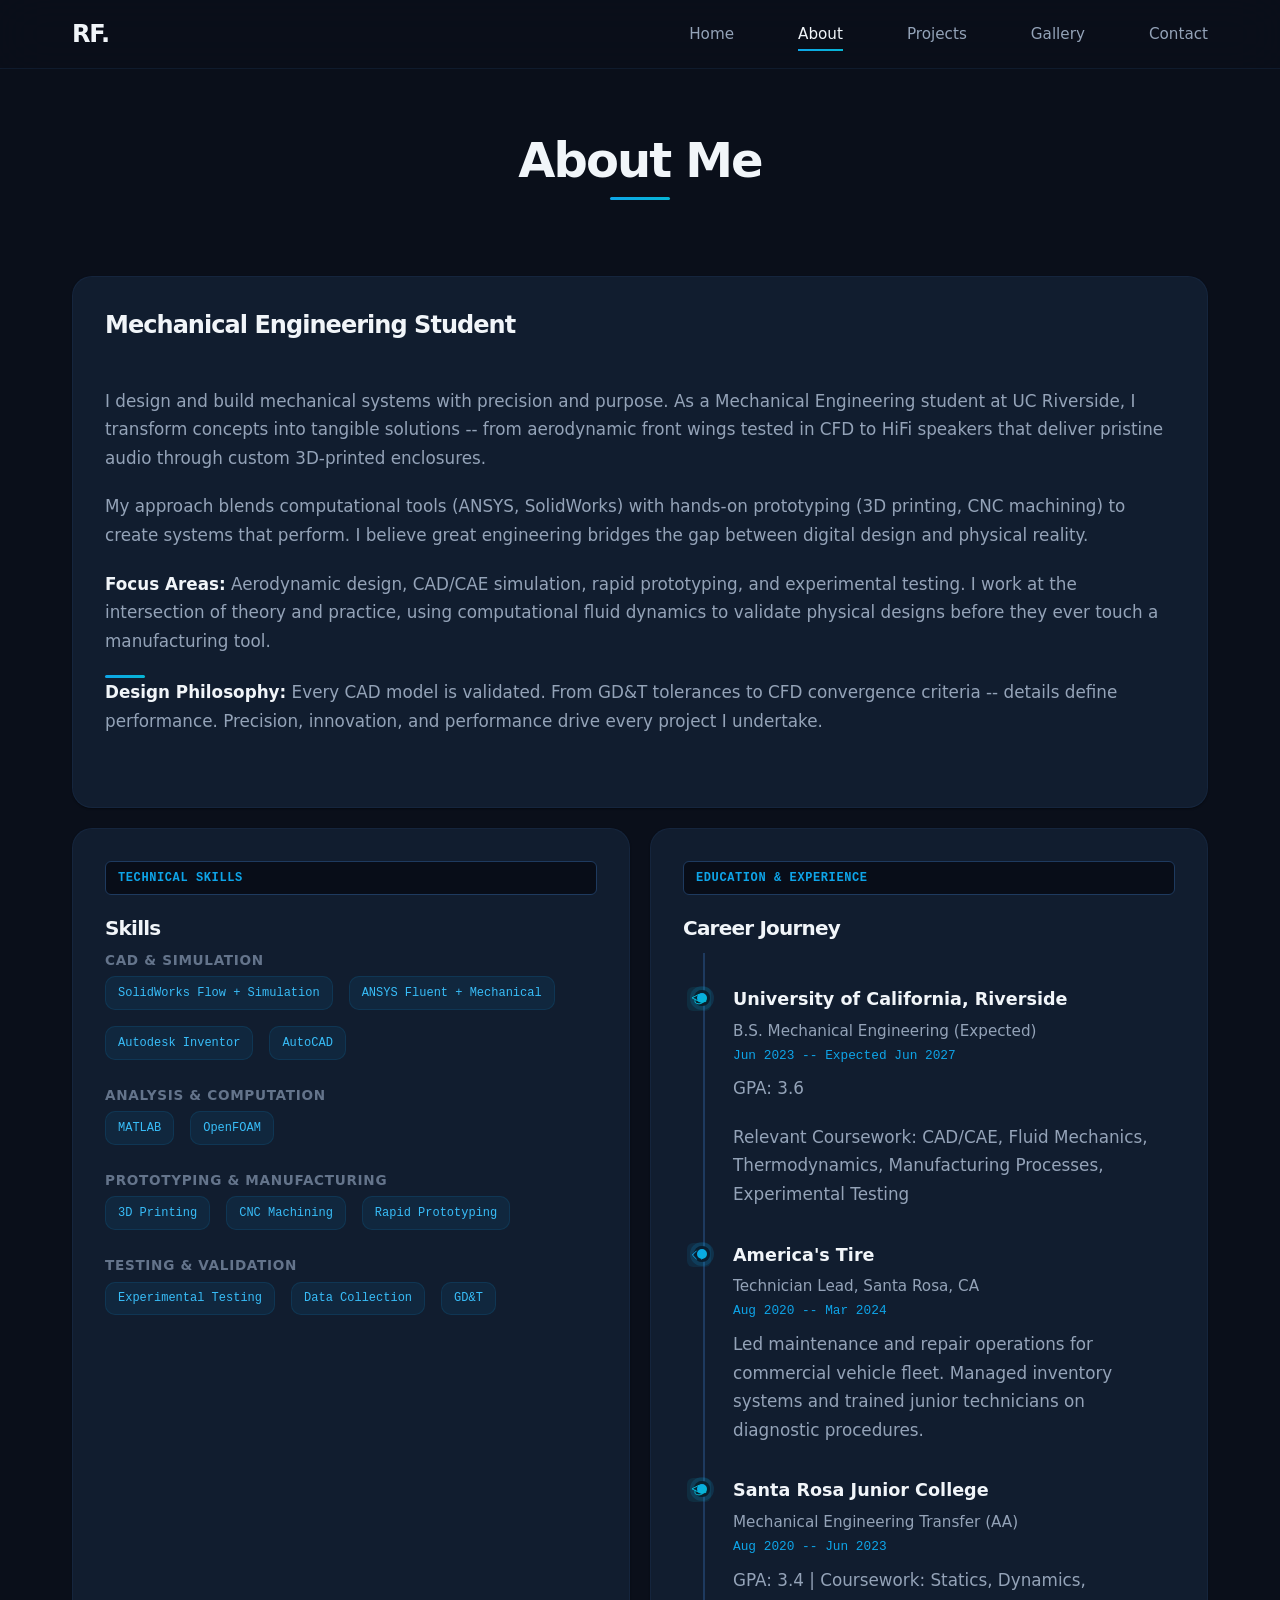
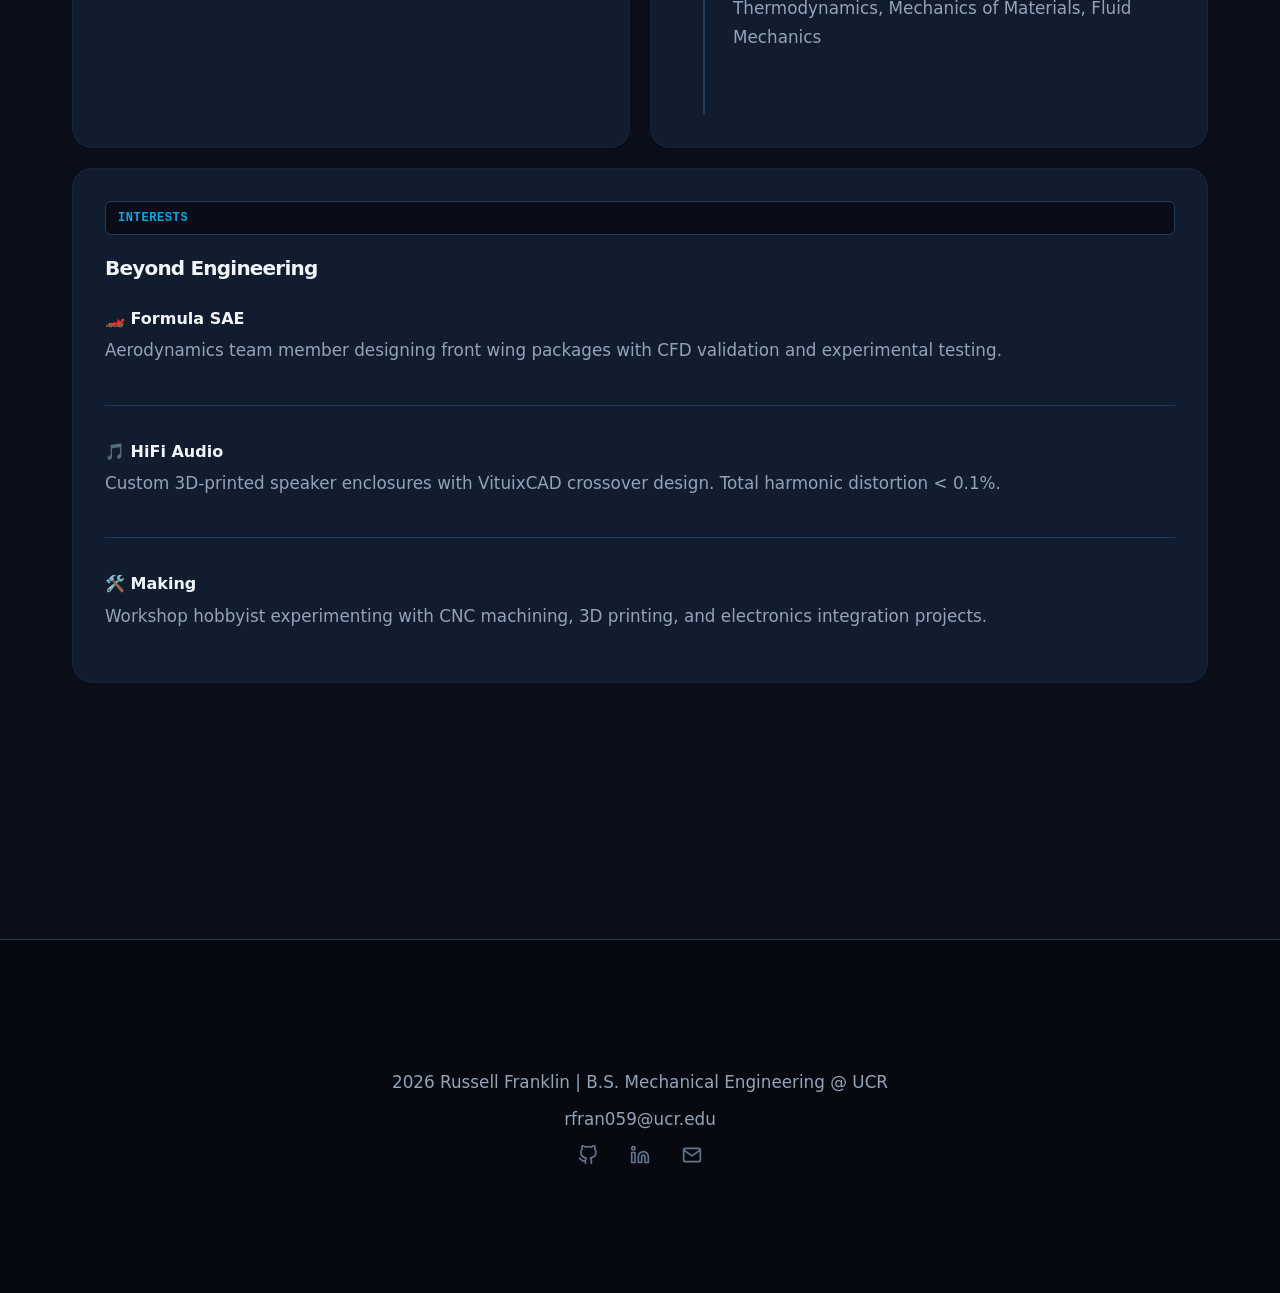
==== commit ebca0c57: "Improve contact page with slide-in animations, consistent spacing, and standardized footers - Add sl" ====
--- a/about.html
+++ b/about.html
@@ -166,7 +166,18 @@
     <footer>
         <div class="container">
             <p>2026 Russell Franklin | B.S. Mechanical Engineering @ UCR</p>
-            <p class="footer-email rfran059@ucr.edu">rfran059@ucr.edu</p>
+            <p class="footer-email">rfran059@ucr.edu</p>
+            <div class="footer-links">
+                <a href="https://github.com/rfran059" target="_blank" rel="noopener noreferrer" aria-label="GitHub">
+                    <svg width="20" height="20" viewBox="0 0 24 24" fill="none" stroke="currentColor" stroke-width="2" stroke-linecap="round" stroke-linejoin="round"><path d="M9 19c-5 1.5-5-2.5-7-3m14 6v-3.87a3.37 3.37 0 0 0-.94-2.61c3.14-.35 6.44-1.54 6.44-7A5.44 5.44 0 0 0 20 4.77 5.07 5.07 0 0 0 19.91 1S18.73.65 16 2.48a13.38 13.38 0 0 0-7 0C6.27.65 5.09 1 5.09 1A5.07 5.07 0 0 0 5 4.77a5.44 5.44 0 0 0-1.5 3.78c0 5.42 3.3 6.61 6.44 7A3.37 3.37 0 0 0 9 18.13V22"></path></svg>
+                </a>
+                <a href="https://linkedin.com/in/russell-franklin/" target="_blank" rel="noopener noreferrer" aria-label="LinkedIn">
+                    <svg width="20" height="20" viewBox="0 0 24 24" fill="none" stroke="currentColor" stroke-width="2" stroke-linecap="round" stroke-linejoin="round"><path d="M16 8a6 6 0 0 1 6 6v7h-4v-7a2 2 0 0 0-2-2 2 2 0 0 0-2 2v7h-4v-7a6 6 0 0 1 6-6z"></path><rect x="2" y="9" width="4" height="12"></rect><circle cx="4" cy="4" r="2"></circle></svg>
+                </a>
+                <a href="mailto:rfran059@ucr.edu" aria-label="Email">
+                    <svg width="20" height="20" viewBox="0 0 24 24" fill="none" stroke="currentColor" stroke-width="2" stroke-linecap="round" stroke-linejoin="round"><path d="M4 4h16c1.1 0 2 .9 2 2v12c0 1.1-.9 2-2 2H4c-1.1 0-2-.9-2-2V6c0-1.1.9-2 2-2z"></path><polyline points="22,6 12,13 2,6"></polyline></svg>
+                </a>
+            </div>
         </div>
     </footer>
 
--- a/css/styles.css
+++ b/css/styles.css
@@ -343,6 +343,8 @@
   border: none;
   transition: all var(--transition-smooth);
   text-decoration: none;
+  position: relative;
+  overflow: hidden;
 }
 
 .btn:focus {
@@ -352,6 +354,25 @@
 .btn:focus-visible {
   outline: 2px solid var(--color-accent);
   outline-offset: 2px;
+}
+
+/* Button Gradient Shimmer */
+.btn::before {
+  content: '';
+  position: absolute;
+  top: 50%;
+  left: 50%;
+  width: 0;
+  height: 0;
+  border-radius: 50%;
+  background: rgba(255, 255, 255, 0.1);
+  transform: translate(-50%, -50%);
+  transition: width 0.6s, height 0.6s;
+}
+
+.btn:hover::before {
+  width: 300px;
+  height: 300px;
 }
 
 .btn-primary {
@@ -401,20 +422,6 @@
 .page-gallery section,
 .page-contact section {
   padding: var(--spacing-xl) 0;
-}
-
-/* Increase spacing after hero for non-home pages (main content sections) */
-.hero + .container.section-spaced {
-  padding-top: calc(var(--spacing-2xl) + var(--spacing-xl));
-}
-
-/* Home page - increase spacing after hero specifically */
-.hero ~ .container {
-  padding-top: calc(var(--spacing-2xl) * 1.5);
-}
-
-.hero ~ .container:first-of-type {
-  padding-top: calc(var(--spacing-2xl) * 2);
 }
 
 /* Home page body - smooth gradient fade from top to bottom */
@@ -436,7 +443,8 @@
   50% { background-position: 100% 50%; }
 }
 
-.page-home .hero::before {
+/* Hero aurora background - all pages */
+.hero::before {
   content: '';
   position: absolute;
   top: -50%;
@@ -446,25 +454,16 @@
   background:
     radial-gradient(ellipse at 20% 50%, rgba(14, 165, 233, 0.08) 0%, transparent 50%),
     radial-gradient(ellipse at 80% 50%, rgba(6, 182, 212, 0.06) 0%, transparent 50%),
-    radial-gradient(ellipse at 50% 20%, rgba(14, 165, 233, 0.04) 0%, transparent 60%);
+    radial-gradient(ellipse at 50% 20%, rgba(14, 165, 233, 0.04) 0%, transparent 60%),
+    linear-gradient(to bottom, rgba(14, 165, 233, 0.03) 0%, transparent 100%);
   animation: aurora 20s ease-in-out infinite;
   z-index: -1;
-}
-
-/* Aurora effect for non-home pages */
-body:not(.page-home) .hero::before {
-  content: '';
-  position: absolute;
-  top: -50%;
-  left: -50%;
-  width: 200%;
-  height: 200%;
-  background:
-    radial-gradient(ellipse at 20% 50%, rgba(14, 165, 233, 0.08) 0%, transparent 50%),
-    radial-gradient(ellipse at 80% 50%, rgba(6, 182, 212, 0.06) 0%, transparent 50%),
-    radial-gradient(ellipse at 50% 20%, rgba(14, 165, 233, 0.04) 0%, transparent 60%);
-  animation: aurora 20s ease-in-out infinite;
-  z-index: -1;
+  pointer-events: none;
+}
+
+@keyframes aurora {
+  0%, 100% { transform: rotate(0deg) scale(1); }
+  50% { transform: rotate(3deg) scale(1.05); }
 }
 
 /* Bento Grid Layout */
@@ -519,6 +518,7 @@
   }
 }
 
+/* Card Styles */
 .card {
   background: var(--color-surface);
   border: 1px solid rgba(30, 58, 95, 0.3);
@@ -530,6 +530,11 @@
   flex-direction: column;
   position: relative;
   overflow: hidden;
+  opacity: 0;
+  transform: translateY(20px);
+  transition: opacity 0.6s cubic-bezier(0.22, 1, 0.36, 1),
+              transform 0.6s cubic-bezier(0.22, 1, 0.36, 1),
+              box-shadow 0.4s ease;
 }
 
 .card::before {
@@ -542,6 +547,11 @@
   background: var(--gradient-accent);
   opacity: 0;
   transition: opacity var(--transition-fast);
+}
+
+.card.visible {
+  opacity: 1;
+  transform: translateY(0);
 }
 
 .card:hover {
@@ -651,7 +661,7 @@
 }
 
 .status-production {
-  background: rgba(16, 185, 129, 0.25); /* Increased opacity for better contrast */
+  background: rgba(16, 185, 129, 0.25);
   color: #4ade80;
   border: 1px solid rgba(16, 185, 129, 0.3);
 }
@@ -683,21 +693,7 @@
   }
 }
 
-/* Card Animation */
-.card {
-  opacity: 0;
-  transform: translateY(20px);
-  transition: opacity 0.6s cubic-bezier(0.22, 1, 0.36, 1),
-              transform 0.6s cubic-bezier(0.22, 1, 0.36, 1),
-              box-shadow 0.4s ease;
-}
-
-.card.visible {
-  opacity: 1;
-  transform: translateY(0);
-}
-
-/* About Description Panel - Unified styles (removed duplicate at line 794) */
+/* Timeline */
 .timeline {
   position: relative;
   padding: var(--spacing-lg) 0;
@@ -770,24 +766,10 @@
   padding-bottom: 0;
 }
 
-.about-interests strong {
-  color: var(--color-text-main);
-  font-weight: 600;
-  display: block;
-  margin-bottom: 0.25rem;
-}
-
-.about-interests p {
-  font-size: 0.9rem;
-  margin-bottom: 0;
-  color: var(--color-text-muted);
-}
-
 /* Standard paragraph styles for all pages except home */
 .page-about .card p,
 .page-projects .card p,
 .page-gallery .card p,
-.page-contact .card p,
 .page-about .about-description p,
 .page-projects .about-description p,
 .page-gallery .about-description p,
@@ -798,28 +780,9 @@
   margin-bottom: var(--spacing-md);
 }
 
-/* Standardize text sizes for main content panels (non-home pages) */
-.page-about .main-text-panel h2,
-.page-projects .main-text-panel h2,
-.page-gallery .main-text-panel h2,
-.page-contact .main-text-panel h2 {
-  font-size: 1.5rem;
-  line-height: 1.4;
-  color: var(--color-text-main);
-}
-
-/* Gallery page section-title uses default h2 styling (same as contact and other pages) */
+/* Gallery page section-title uses default h2 styling */
 /* No override needed - h2 inherits clamp(2rem, 4vw, 3rem) from base styles */
 
-.page-about .main-text-panel p,
-.page-projects .main-text-panel p,
-.page-gallery .main-text-panel p,
-.page-contact .main-text-panel p {
-  font-size: 1.05rem;
-  line-height: 1.7;
-}
-
-/* Gallery - ensure horizontal scroll is always enforced */
 /* Gallery Section - visible without animation */
 .gallery-section {
   opacity: 1;
@@ -852,33 +815,13 @@
   }
 }
 
-
-/* Standard section spacing - already defined above */
-
-.hero::before {
-  content: '';
-  position: absolute;
-  top: 0;
-  left: 0;
-  right: 0;
-  bottom: 0;
-  background:
-    radial-gradient(ellipse at 20% 50%, rgba(14, 165, 233, 0.08) 0%, transparent 50%),
-    radial-gradient(ellipse at 80% 50%, rgba(6, 182, 212, 0.06) 0%, transparent 50%),
-    radial-gradient(ellipse at 50% 20%, rgba(14, 165, 233, 0.04) 0%, transparent 60%),
-    linear-gradient(to bottom, rgba(14, 165, 233, 0.03) 0%, transparent 100%);
-  animation: aurora 20s ease-in-out infinite;
-  z-index: -1;
-  pointer-events: none;
-}
-
-/* Increase spacing for sections below home hero */
+/* Home page - increase spacing after hero specifically */
 .hero ~ .container {
-  padding-top: var(--spacing-3xl);
-}
-
-.hero ~ .container:first-child {
-  padding-top: calc(var(--spacing-3xl) + var(--spacing-lg));
+  padding-top: calc(var(--spacing-2xl) * 1.5);
+}
+
+.hero ~ .container:first-of-type {
+  padding-top: calc(var(--spacing-2xl) * 2);
 }
 
 @media (max-width: 768px) {
@@ -943,8 +886,7 @@
 }
 
 /* Contact Section */
-/* Standard contact card heading for non-home pages */
-.page-contact .card h3,
+/* Standard card heading for non-home pages */
 .page-about .card h3,
 .page-projects .card h3,
 .page-gallery .card h3 {
@@ -961,16 +903,15 @@
   margin-bottom: var(--spacing-xl);
 }
 
-/* Contact cards container - uses grid layout parent for side-by-side with form */
+/* Contact cards container - side-by-side with form */
 .contact-cards {
   display: flex;
   flex-direction: column;
   gap: var(--spacing-sm);
   width: 100%;
-  max-width: 80%;
-}
-
-/* Flat rectangular contact cards - skinnier, stacked vertically, non-interactive */
+}
+
+/* Flat rectangular contact cards - skinnier, stacked vertically */
 .contact-card {
   display: flex;
   flex-direction: column;
@@ -990,6 +931,89 @@
   margin-bottom: 0.25rem;
 }
 
+/* Contact card paragraphs (no hover on card wrapper) */
+.contact-card .card-description {
+  margin-bottom: var(--spacing-md);
+  text-align: center;
+}
+
+/* Contact cards with .card class get animation but keep original styling */
+.contact-card.card {
+  border-radius: var(--radius-lg);
+  padding: 1rem;
+  box-shadow: none;
+  transition: opacity 0.6s cubic-bezier(0.22, 1, 0.36, 1),
+              transform 0.6s cubic-bezier(0.22, 1, 0.36, 1),
+              border-color var(--transition-fast);
+  opacity: 0;
+  transform: translateY(20px);
+  position: relative;
+  overflow: hidden;
+}
+
+.contact-card.card::before {
+  content: '';
+  position: absolute;
+  top: 0;
+  left: 0;
+  right: 0;
+  height: 3px;
+  background: var(--gradient-accent);
+  opacity: 0;
+  transition: opacity var(--transition-fast);
+}
+
+.contact-card.card.visible {
+  opacity: 1;
+  transform: translateY(0);
+}
+
+.contact-card.card:hover {
+  transform: translateY(-3px);
+  border-color: rgba(14, 165, 233, 0.3);
+}
+
+/* Contact form as card */
+.contact-form.card {
+  background: var(--color-surface);
+  border: 1px solid rgba(30, 58, 95, 0.3);
+  border-radius: var(--radius-xl);
+  padding: var(--spacing-lg);
+  box-shadow: var(--shadow-subtle);
+  transition: opacity 0.6s cubic-bezier(0.22, 1, 0.36, 1),
+              transform 0.6s cubic-bezier(0.22, 1, 0.36, 1);
+  opacity: 0;
+  transform: translateY(20px);
+  display: flex;
+  flex-direction: column;
+  min-height: 400px;
+}
+
+.contact-form.card::before {
+  content: '';
+  position: absolute;
+  top: 0;
+  left: 0;
+  right: 0;
+  height: 3px;
+  background: var(--gradient-accent);
+  opacity: 0;
+  transition: opacity var(--transition-fast);
+}
+
+.contact-form.card.visible {
+  opacity: 1;
+  transform: translateY(0);
+}
+
+.contact-form.card:hover {
+  border-color: rgba(14, 165, 233, 0.3);
+}
+
+.contact-form.card:hover::before {
+  opacity: 0.5;
+}
+
 /* Contact form - full width container */
 .contact-form {
   width: 100%;
@@ -1024,7 +1048,6 @@
     font-size: 0.85rem;
   }
 }
-
 
 .contact-form .form-group {
   margin-bottom: 0;
@@ -1042,7 +1065,7 @@
 .contact-form textarea,
 .contact-form select {
   width: 100%;
-  padding: 0.85rem 1.5rem; /* Widen padding for larger text boxes */
+  padding: 0.85rem 1.5rem;
   background: var(--color-surface);
   border: 1px solid var(--color-border);
   border-radius: var(--radius-md);
@@ -1061,7 +1084,7 @@
 }
 
 .contact-form textarea {
-  min-height: 150px; /* Taller textarea */
+  min-height: 150px;
   resize: vertical;
 }
 
@@ -1069,13 +1092,12 @@
 .contact-form textarea::placeholder {
   color: var(--color-text-subtle);
 }
-/* Removed duplicate .contact-form max-width/margin definition at line 1049-1052 */
 
 /* Footer */
 footer {
   padding: var(--spacing-2xl) 0;
   text-align: center;
-  background: #060a10; /* Darker than main bg */
+  background: #060a10;
   border-top: 1px solid var(--color-border);
   margin-top: var(--spacing-2xl);
   color: var(--color-text-subtle);
@@ -1115,7 +1137,7 @@
 /* Subtext spacing - applies to all pages (elements after section-title) */
 /* For pages where p is direct child of .section-title (like projects.html) */
 .section-title > p {
-  margin-top: var(--spacing-2xl);
+  margin-top: 1.25rem;
   margin-bottom: var(--spacing-lg);
   display: block;
   max-width: 600px;
@@ -1125,26 +1147,17 @@
 }
 
 /* For pages where p is direct child of section (like contact.html) */
-.section-title ~ section > p {
-  margin-top: var(--spacing-2xl);
+.page-about .section-title ~ p,
+.page-projects .section-title ~ p,
+.page-gallery .section-title ~ p,
+.page-contact .section-title ~ p {
+  margin-top: 1.25rem;
   margin-bottom: var(--spacing-lg);
   display: block;
   max-width: 600px;
   margin-left: auto;
   margin-right: auto;
   text-align: center;
-}
-
-/* Gallery hero subtext - no extra margin (uses different spacing) */
-.page-gallery .gallery-hero .container p {
-  margin-top: 0;
-  margin-bottom: var(--spacing-md);
-}
-
-/* Gallery hero subtext - no extra margin (uses different spacing) */
-.page-gallery .gallery-hero .container p {
-  margin-top: 0;
-  margin-bottom: var(--spacing-md);
 }
 
 /* Gallery hero subtext - no extra margin (uses different spacing) */
@@ -1219,7 +1232,6 @@
 .dwg-accent-text { fill: var(--color-accent-light); font-family: 'JetBrains Mono', monospace; font-size: 7px; }
 .dwg-bar { fill: rgba(14, 165, 233, 0.6); }
 .dwg-bar-teal { fill: rgba(6, 182, 212, 0.5); }
-/* Duplicate .form-group styles removed - contact-form styles already define these */
 
 .form-success {
   display: none;
@@ -1253,7 +1265,7 @@
   display: block;
 }
 
-/* Gallery Page Inline Styles - moved from gallery.html */
+/* Gallery Page Inline Styles */
 .gallery-page {
   padding: 0;
 }
@@ -1372,14 +1384,6 @@
   margin-bottom: var(--spacing-md);
 }
 
-.about-division:last-of-type {
-  border-bottom: none;
-}
-
-.about-division:last-child {
-  padding-bottom: 0;
-}
-
 .about-interest-strong {
   color: var(--color-text-main);
   font-weight: 600;
@@ -1405,10 +1409,9 @@
 }
 
 /* Featured Subtext */
-.featured-subtext,
-.feature-subtext {
+.featured-subtext {
   max-width: 600px;
-  margin: 0 auto 3rem auto;
+  margin: 0 auto 1.5rem auto;
   text-align: center;
   width: 100%;
   margin-left: auto;
@@ -1532,30 +1535,6 @@
   text-align: center;
 }
 
-/* Skills panel specific overrides */
-.skills-panel .skills-category div {
-  width: 100%;
-}
-
-/* Skills List Styles */
-.skills-list {
-  padding: 0;
-  margin: 0;
-}
-
-.skills-category {
-  margin-bottom: 1.25rem;
-}
-
-.skills-category:last-child {
-  margin-bottom: 0;
-}
-
-.skills-category h4 {
-  font-size: 0.85rem;
-  margin-bottom: 0.5rem;
-}
-
 .mt-sm {
   margin-top: var(--spacing-sm);
 }
@@ -1590,15 +1569,19 @@
   background: var(--color-accent);
 }
 
-/* Gallery Page Styles */
-.gallery-page {
-  padding: 0;
-}
-
-.page-gallery .card p {
-  font-size: 1.05rem;
-  line-height: 1.7;
-  color: var(--color-text-muted);
+/* Gallery Panel */
+.gallery-panel {
+  flex: 0 0 800px;
+  height: 640px;
+  scroll-snap-align: center;
+  position: relative;
+  overflow: hidden;
+  border-radius: var(--radius-xl);
+  background: var(--color-surface);
+  border: 1px solid rgba(30, 58, 95, 0.3);
+  transition: all var(--transition-smooth);
+  min-width: 800px;
+  cursor: pointer;
 }
 
 .gallery-panel:hover {
@@ -1700,67 +1683,154 @@
   50% { background-position: 100% 50%; }
 }
 
-/* Enhanced Card Hover Effect */
-.card {
-  position: relative;
-  overflow: hidden;
-}
-
-.card::before {
-  content: '';
-  position: absolute;
+/* Lightbox Modal Styles */
+.lightbox-modal {
+  display: none;
+  position: fixed;
   top: 0;
   left: 0;
-  right: 0;
-  height: 3px;
-  background: var(--gradient-accent);
-  opacity: 0;
-  transition: opacity var(--transition-fast);
-}
-
-.card:hover::before {
-  opacity: 1;
-}
-
-/* Smooth Navigation Underline */
-.nav-links a::after {
-  content: '';
-  position: absolute;
-  bottom: 0;
-  left: 0;
-  width: 0;
-  height: 2px;
-  background: var(--gradient-accent);
-  transition: width var(--transition-smooth);
-}
-
-.nav-links a:hover::after,
-.nav-links a.active::after {
   width: 100%;
-}
-
-/* Button Gradient Shimmer */
-.btn {
-  position: relative;
+  height: 100%;
+  background: rgba(8, 13, 24, 0.98);
+  z-index: 1000;
+  overflow-y: auto;
+}
+
+.lightbox-modal.active {
+  display: block;
+  animation: fadeIn 0.3s ease;
+}
+
+@keyframes fadeIn {
+  from { opacity: 0; }
+  to { opacity: 1; }
+}
+
+.lightbox-content {
+  max-width: 1200px;
+  margin: 0 auto;
+  padding: var(--spacing-2xl) var(--spacing-lg);
+}
+
+.lightbox-header {
+  display: flex;
+  justify-content: space-between;
+  align-items: center;
+  margin-bottom: var(--spacing-xl);
+}
+
+.lightbox-title {
+  font-size: 2rem;
+  font-weight: 800;
+  color: var(--color-text-main);
+  margin: 0;
+}
+
+.lightbox-close {
+  width: 48px;
+  height: 48px;
+  border-radius: var(--radius-full);
+  background: var(--color-surface);
+  border: 1px solid var(--color-border);
+  color: var(--color-text-main);
+  cursor: pointer;
+  display: flex;
+  align-items: center;
+  justify-content: center;
+  transition: all var(--transition-fast);
+}
+
+.lightbox-close:hover {
+  background: var(--color-accent);
+  border-color: var(--color-accent);
+  transform: scale(1.05);
+}
+
+.lightbox-close svg {
+  width: 24px;
+  height: 24px;
+}
+
+.lightbox-main {
+  display: grid;
+  grid-template-columns: 1fr 1fr;
+  gap: var(--spacing-2xl);
+  margin-bottom: var(--spacing-2xl);
+}
+
+.lightbox-image {
+  width: 100%;
+  height: 700px;
+  background: var(--color-surface);
+  border-radius: var(--radius-xl);
+  border: 1px solid rgba(30, 58, 95, 0.3);
   overflow: hidden;
 }
 
-.btn::before {
-  content: '';
-  position: absolute;
-  top: 50%;
-  left: 50%;
-  width: 0;
-  height: 0;
-  border-radius: 50%;
-  background: rgba(255, 255, 255, 0.1);
-  transform: translate(-50%, -50%);
-  transition: width 0.6s, height 0.6s;
-}
-
-.btn:hover::before {
-  width: 300px;
-  height: 300px;
+.lightbox-image img {
+  width: 100%;
+  height: 100%;
+  object-fit: cover;
+  transition: transform var(--transition-slow);
+}
+
+.lightbox-image:hover img {
+  transform: scale(1.02);
+}
+
+.lightbox-details {
+  display: flex;
+  flex-direction: column;
+  gap: var(--spacing-lg);
+}
+
+.lightbox-details h3 {
+  font-size: 1.5rem;
+  color: var(--color-text-main);
+  margin: 0 0 var(--spacing-sm) 0;
+}
+
+.lightbox-details p {
+  font-size: 1.05rem;
+  line-height: 1.8;
+  color: var(--color-text-muted);
+  margin: 0;
+}
+
+.lightbox-tags {
+  display: flex;
+  flex-wrap: wrap;
+  gap: var(--spacing-sm);
+}
+
+.lightbox-tag {
+  background: rgba(14, 165, 233, 0.15);
+  color: var(--color-accent-light);
+  font-family: var(--font-mono);
+  font-size: 0.85rem;
+  padding: 0.4rem 0.8rem;
+  border-radius: var(--radius-sm);
+  border: 1px solid rgba(14, 165, 233, 0.25);
+}
+
+.lightbox-short {
+  grid-column: span 2;
+  padding: var(--spacing-xl);
+  background: rgba(17, 29, 63, 0.5);
+  border-radius: var(--radius-xl);
+  border: 1px solid rgba(30, 58, 95, 0.3);
+}
+
+@media (max-width: 1024px) {
+  .lightbox-main {
+    grid-template-columns: 1fr;
+  }
+  .lightbox-image {
+    height: 500px;
+  }
+  .lightbox-short {
+    grid-column: span 1;
+  }
 }
 
 /* Responsive Gallery */
